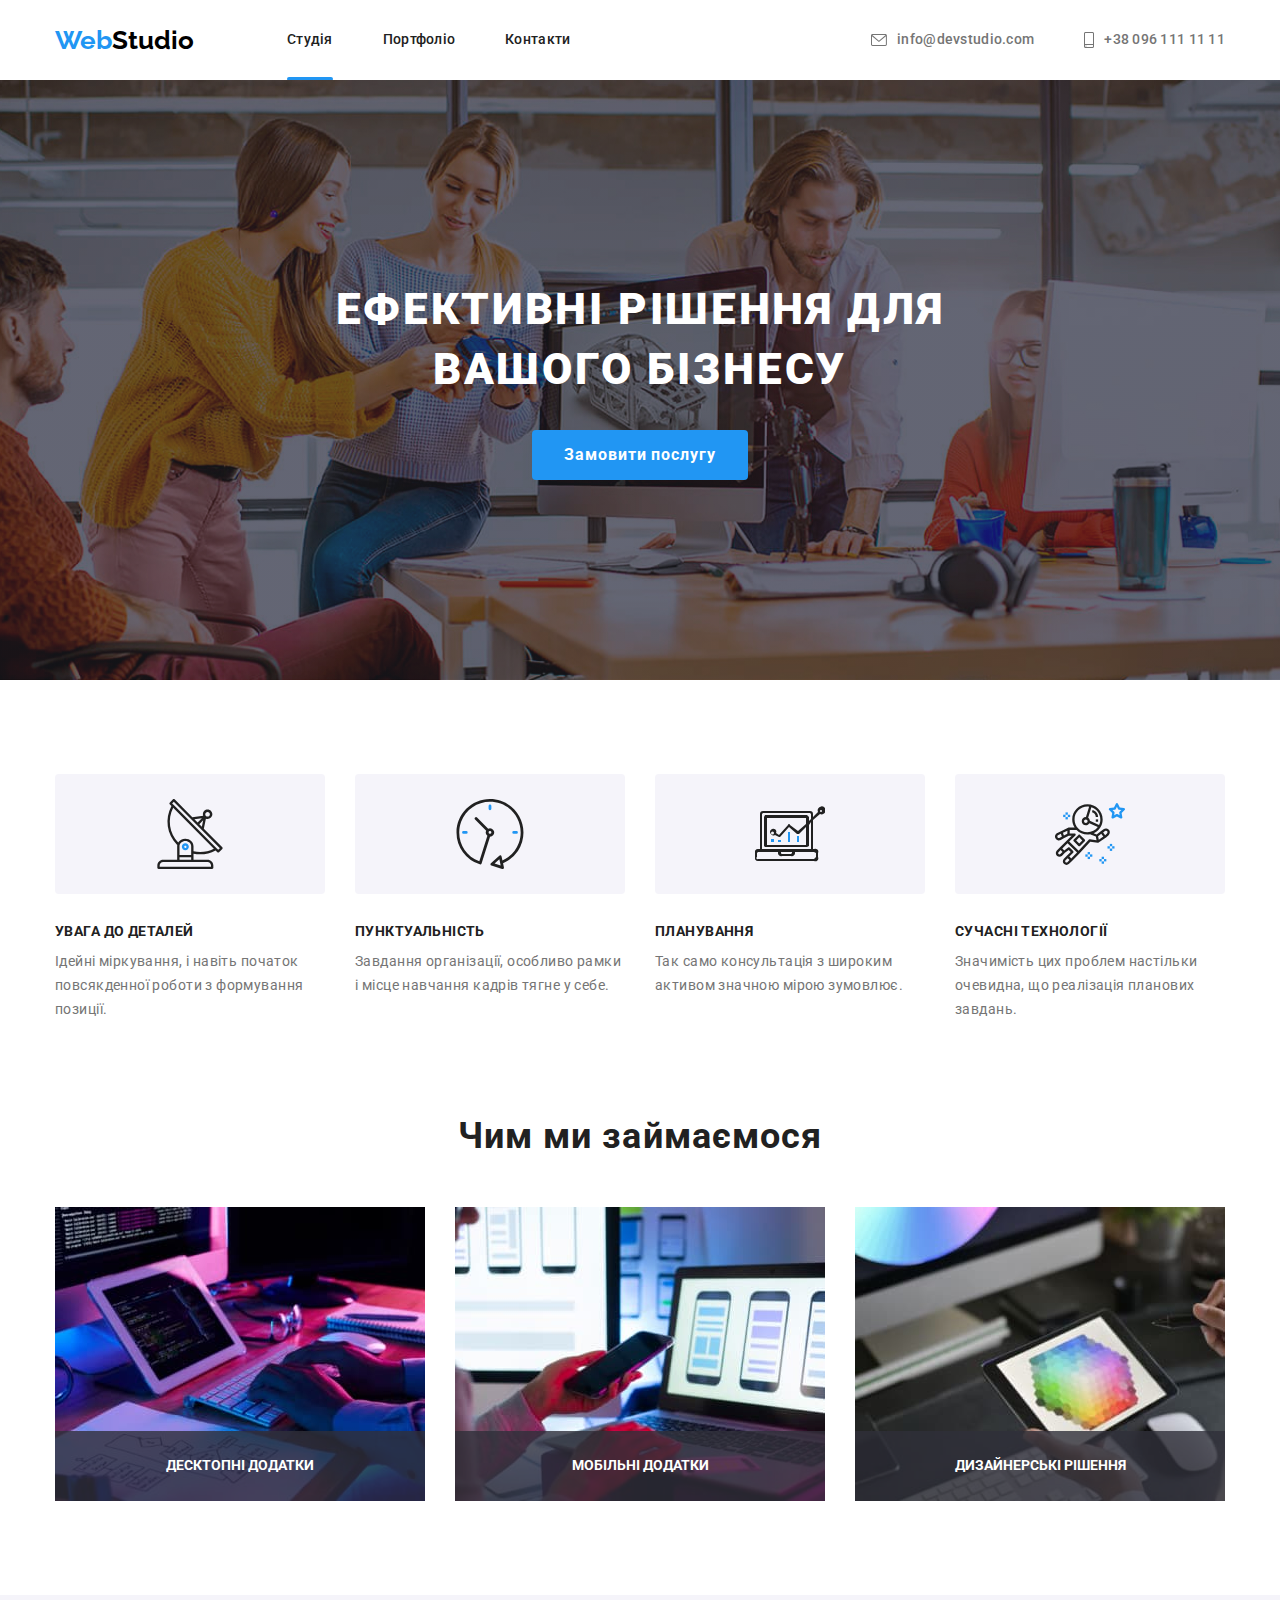
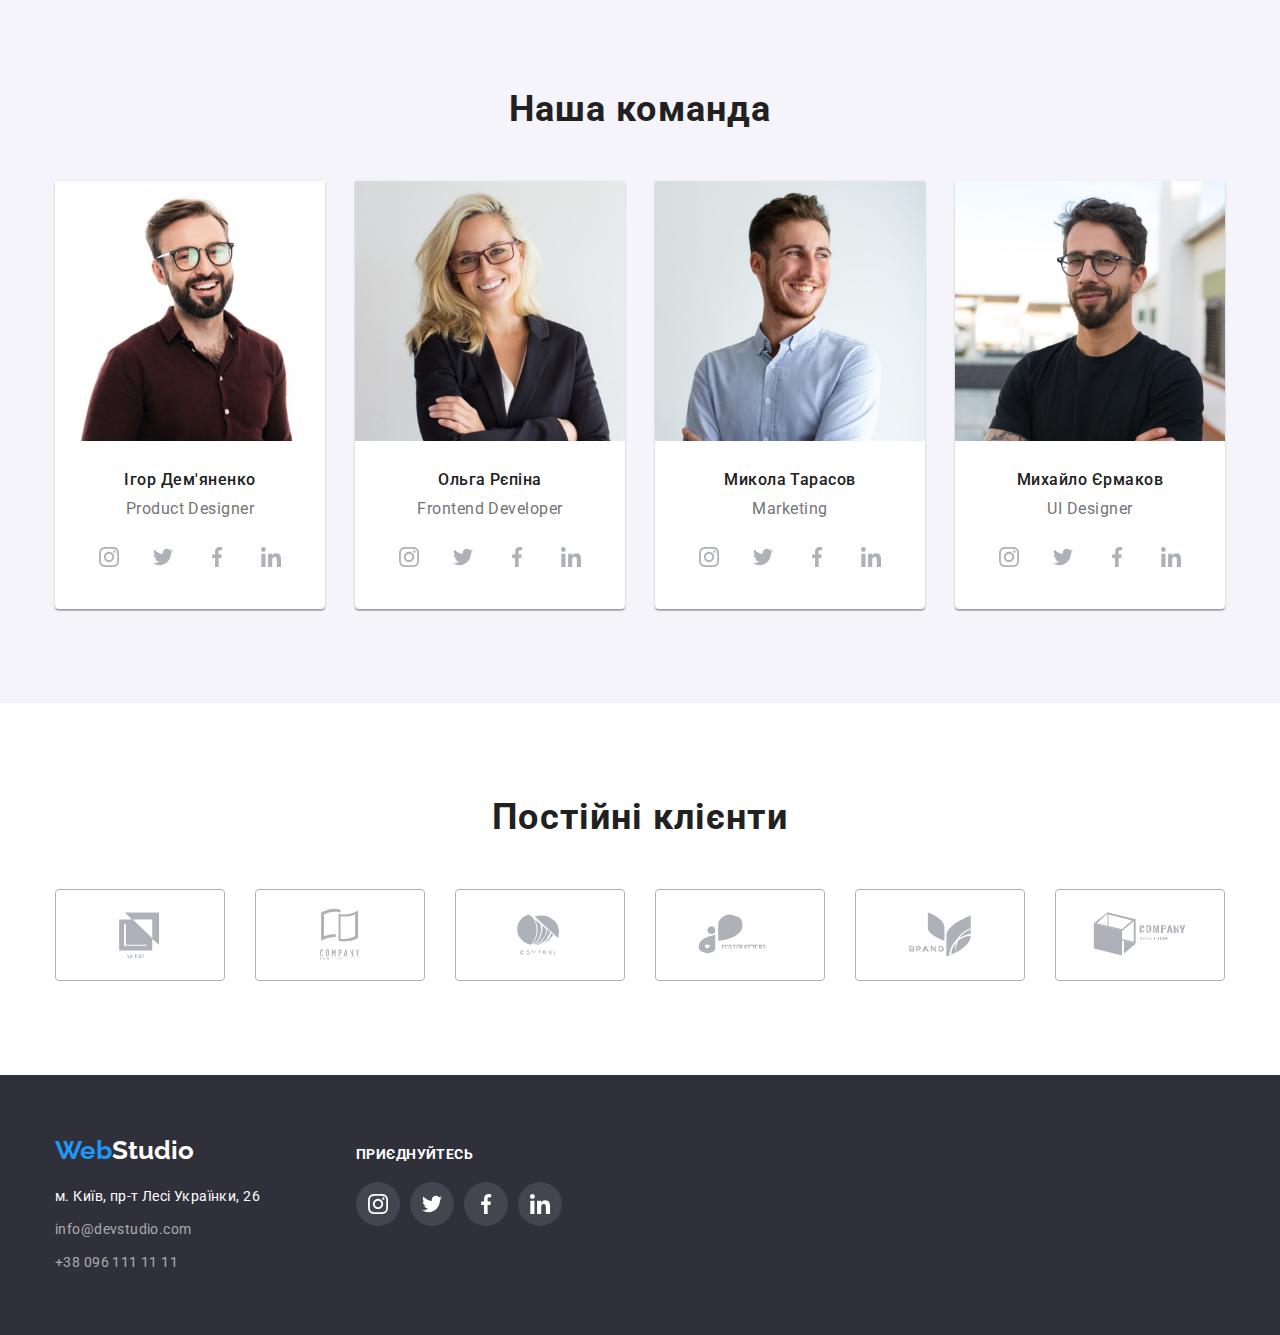
==== index.html @ f6567058 "clone" ====
<!DOCTYPE html>
<html lang="en">
  <head>
    <meta charset="UTF-8" />
    <meta http-equiv="X-UA-Compatible" content="IE=edge" />
    <meta name="viewport" content="width=device-width, initial-scale=1.0" />
    <title>studio</title>
    <link
      rel="stylesheet"
      href="https://fonts.googleapis.com/css2?family=Raleway:wght@700&family=Roboto:wght@400;500;700;900&display=swap"
    />
    <link
      rel="stylesheet"
      href="https://cdnjs.cloudflare.com/ajax/libs/modern-normalize/1.1.0/modern-normalize.min.css"
    />
    <link rel="stylesheet" href="./css/styles.css" />
  </head>

  <body>
    <header class="index-page">
      <div class="container header-nav">
        <a class="logo" href="./index.html"><span class="logo-accent">Web</span>Studio</a>
        <nav>
          <ul class="site-nav list">
            <li class="item">
              <a href="./index.html" class="site-nav-link link curent">Студія</a>
            </li>
            <li class="item">
              <a href="./portfolio.html" class="site-nav-link link">Портфоліо</a>
            </li>
            <li class="item"><a href="" class="site-nav-link link">Контакти</a></li>
          </ul>
        </nav>
        <ul class="contacts-nav list">
          <li class="item">
            <a href="mailto:info@devstudio.com" class="link"
              ><svg class="icon" width="16" height="12">
                <use href="./images/symbol-defs.svg#icon-envelope"></use>
              </svg>
              info@devstudio.com
            </a>
          </li>
          <li class="item">
            <a href="tel:+380961111111" class="link"
              ><svg class="icon" width="10" height="16">
                <use href="./images/symbol-defs.svg#icon-smartphone"></use>
              </svg>
              +38 096 111 11 11
            </a>
          </li>
        </ul>
      </div>
    </header>

    <main>
      <!-- Hero -->
      <section class="hero overlay">
        <h1 class="hero-title">Ефективні рішення для вашого бізнесу</h1>
        <button type="button" class="button" data-modal-open>Замовити послугу</button>

        <div class="backdrop is-hidden" data-modal>
          <div class="modal">
            <button class="close-btn" data-modal-close>
              <svg class="close-icon" height="18" width="18">
                <use href="./images/symbol-defs.svg#icon-close"></use>
              </svg>
            </button>
          </div>
        </div>
      </section>
      <!--  -->
      <section class="section section-side">
        <div class="container">
          <h2 class="section-title-premium"></h2>
          <ul class="features-list list">
            <li class="item icon-antenna">
              <h3 class="title">УВАГА ДО ДЕТАЛЕЙ</h3>
              <p class="description">
                Ідейні міркування, і навіть початок повсякденної роботи з формування позиції.
              </p>
            </li>
            <li class="item icon-clock">
              <h3 class="title">ПУНКТУАЛЬНІСТЬ</h3>
              <p class="description">
                Завдання організації, особливо рамки і місце навчання кадрів тягне у себе.
              </p>
            </li>
            <li class="item icon-diagram">
              <h3 class="title">ПЛАНУВАННЯ</h3>
              <p class="description">
                Так само консультація з широким активом значною мірою зумовлює.
              </p>
            </li>
            <li class="item icon-astronaut">
              <h3 class="title">СУЧАСНІ ТЕХНОЛОГІЇ</h3>
              <p class="description">
                Значимість цих проблем настільки очевидна, що реалізація планових завдань.
              </p>
            </li>
          </ul>
        </div>
      </section>
      <section class="section features-section">
        <div class="container">
          <h2 class="section-title section">Чим ми займаємося</h2>
          <ul class="images-list list">
            <li class="item-desc">
              <img class="image" src="./images/img1.jpg" alt="coding" width="370" />
              <p class="desc-name">Десктопні додатки</p>
            </li>
            <li class="item-desc">
              <img class="image" src="./images/img2.jpg" alt="analysis" width="370" />
              <p class="desc-name">Мобільні додатки</p>
            </li>
            <li class="item-desc">
              <img class="image" src="./images/img3.jpg" alt="color" width="370" />
              <p class="desc-name">Дизайнерські рішення</p>
            </li>
          </ul>
        </div>
      </section>
      <section class="section team-section">
        <div class="container">
          <h2 class="section-title">Наша команда</h2>
          <ul class="team-list list">
            <li class="item">
              <img
                class="image"
                src="./images/Product-Designer.jpg"
                alt="Product Designer"
                width="270"
              />
              <div class="infocard">
                <h3 class="title">Ігор Дем'яненко</h3>
                <p class="work">Product Designer</p>
                <ul class="social-list-team list">
                  <li class="items">
                    <a href="" class="link"
                      ><svg class="icon" width="20" height="20">
                        <use href="./images/symbol-defs.svg#icon-instagram"></use>
                      </svg>
                    </a>
                  </li>
                  <li class="items">
                    <a href="" class="link"
                      ><svg class="icon" width="20" height="20">
                        <use href="./images/symbol-defs.svg#icon-twitter"></use>
                      </svg>
                    </a>
                  </li>
                  <li class="items">
                    <a href="" class="link"
                      ><svg class="icon" width="20" height="20">
                        <use href="./images/symbol-defs.svg#icon-facebook"></use>
                      </svg>
                    </a>
                  </li>
                  <li class="items">
                    <a href="" class="link"
                      ><svg class="icon" width="20" height="20">
                        <use href="./images/symbol-defs.svg#icon-linkedin"></use>
                      </svg>
                    </a>
                  </li>
                </ul>
              </div>
            </li>
            <li class="item">
              <img
                class="image"
                src="./images/Frontend-Developer.jpg"
                alt="Frontend Developer"
                width="270"
              />
              <div class="infocard">
                <h3 class="title">Ольга Рєпіна</h3>
                <p class="work">Frontend Developer</p>
                <ul class="social-list-team list">
                  <li class="items">
                    <a href="" class="link"
                      ><svg class="icon" width="20" height="20">
                        <use href="./images/symbol-defs.svg#icon-instagram"></use>
                      </svg>
                    </a>
                  </li>
                  <li class="items">
                    <a href="" class="link"
                      ><svg class="icon" width="20" height="20">
                        <use href="./images/symbol-defs.svg#icon-twitter"></use>
                      </svg>
                    </a>
                  </li>
                  <li class="items">
                    <a href="" class="link"
                      ><svg class="icon" width="20" height="20">
                        <use href="./images/symbol-defs.svg#icon-facebook"></use>
                      </svg>
                    </a>
                  </li>
                  <li class="items">
                    <a href="" class="link"
                      ><svg class="icon" width="20" height="20">
                        <use href="./images/symbol-defs.svg#icon-linkedin"></use>
                      </svg>
                    </a>
                  </li>
                </ul>
              </div>
            </li>
            <li class="item">
              <img class="image" src="./images/Marketing.jpg" alt="Marketing" width="270" />
              <div class="infocard">
                <h3 class="title">Микола Тарасов</h3>
                <p class="work">Marketing</p>
                <ul class="social-list-team list">
                  <li class="items">
                    <a href="" class="link"
                      ><svg class="icon" width="20" height="20">
                        <use href="./images/symbol-defs.svg#icon-instagram"></use>
                      </svg>
                    </a>
                  </li>
                  <li class="items">
                    <a href="" class="link"
                      ><svg class="icon" width="20" height="20">
                        <use href="./images/symbol-defs.svg#icon-twitter"></use>
                      </svg>
                    </a>
                  </li>
                  <li class="items">
                    <a href="" class="link"
                      ><svg class="icon" width="20" height="20">
                        <use href="./images/symbol-defs.svg#icon-facebook"></use>
                      </svg>
                    </a>
                  </li>
                  <li class="items">
                    <a href="" class="link"
                      ><svg class="icon" width="20" height="20">
                        <use href="./images/symbol-defs.svg#icon-linkedin"></use>
                      </svg>
                    </a>
                  </li>
                </ul>
              </div>
            </li>
            <li class="item">
              <img class="image" src="./images/UI-Designer.jpg" alt="UI Designer" width="270" />
              <div class="infocard">
                <h3 class="title">Михайло Єрмаков</h3>
                <p class="work">UI Designer</p>
                <ul class="social-list-team list">
                  <li class="items">
                    <a href="" class="link"
                      ><svg class="icon" width="20" height="20">
                        <use href="./images/symbol-defs.svg#icon-instagram"></use>
                      </svg>
                    </a>
                  </li>
                  <li class="items">
                    <a href="" class="link"
                      ><svg class="icon" width="20" height="20">
                        <use href="./images/symbol-defs.svg#icon-twitter"></use>
                      </svg>
                    </a>
                  </li>
                  <li class="items">
                    <a href="" class="link"
                      ><svg class="icon" width="20" height="20">
                        <use href="./images/symbol-defs.svg#icon-facebook"></use>
                      </svg>
                    </a>
                  </li>
                  <li class="items">
                    <a href="" class="link"
                      ><svg class="icon" width="20" height="20">
                        <use href="./images/symbol-defs.svg#icon-linkedin"></use>
                      </svg>
                    </a>
                  </li>
                </ul>
              </div>
            </li>
          </ul>
        </div>
      </section>
      <section class="section-clients">
        <div class="container">
          <h2 class="section-title">Постійні клієнти</h2>
          <ul class="clients-list list">
            <li class="clients-list-items">
              <a class="clients-link" href="">
                <svg class="client-icon" width="106" height="60">
                  <use href="./images/symbol-defs.svg#icon-logo1"></use>
                </svg>
              </a>
            </li>
            <li class="clients-list-items">
              <a class="clients-link" href="">
                <svg class="client-icon" width="106" height="60">
                  <use href="./images/symbol-defs.svg#icon-logo2"></use>
                </svg>
              </a>
            </li>
            <li class="clients-list-items">
              <a class="clients-link" href="">
                <svg class="client-icon" width="106" height="60">
                  <use href="./images/symbol-defs.svg#icon-logo3"></use>
                </svg>
              </a>
            </li>
            <li class="clients-list-items">
              <a class="clients-link" href="">
                <svg class="client-icon" width="106" height="60">
                  <use href="./images/symbol-defs.svg#icon-logo4"></use>
                </svg>
              </a>
            </li>
            <li class="clients-list-items">
              <a class="clients-link" href="">
                <svg class="client-icon" width="106" height="60">
                  <use href="./images/symbol-defs.svg#icon-logo5"></use>
                </svg>
              </a>
            </li>
            <li class="clients-list-items">
              <a class="clients-link" href="">
                <svg class="client-icon" width="106" height="60">
                  <use href="./images/symbol-defs.svg#icon-logo6"></use>
                </svg>
              </a>
            </li>
          </ul>
        </div>
      </section>
      <footer class="footer">
        <div class="container footer-section">
          <div class="logo-address">
            <a class="logo" href="./index.html"
              ><span class="logo-accent">Web</span><span class="logo-white">Studio</span></a
            >
            <address class="address-nav list">
              <ul class="address-list list">
                <li class="item">
                  <a href="" class="address-office link">м. Київ, пр-т Лесі Українки, 26</a>
                </li>
                <li class="item">
                  <a href="mailto:info@devstudio.com" class="address-link link"
                    >info@devstudio.com</a
                  >
                </li>
                <li class="item">
                  <a href="tel:+380961111111" class="address-link link">+38 096 111 11 11</a>
                </li>
              </ul>
            </address>
          </div>
          <div class="section-social">
            <p class="text">приєднуйтесь</p>
            <ul class="social-list list">
              <li class="item">
                <a href="" class="link"
                  ><svg class="icon" width="20" height="20">
                    <use href="./images/symbol-defs.svg#icon-instagram"></use>
                  </svg>
                </a>
              </li>
              <li class="item">
                <a href="" class="link"
                  ><svg class="icon" width="20" height="20">
                    <use href="./images/symbol-defs.svg#icon-twitter"></use>
                  </svg>
                </a>
              </li>
              <li class="item">
                <a href="" class="link"
                  ><svg class="icon" width="20" height="20">
                    <use href="./images/symbol-defs.svg#icon-facebook"></use>
                  </svg>
                </a>
              </li>
              <li class="item">
                <a href="" class="link"
                  ><svg class="icon" width="20" height="20">
                    <use href="./images/symbol-defs.svg#icon-linkedin"></use>
                  </svg>
                </a>
              </li>
            </ul>
          </div>
        </div>
      </footer>
    </main>
    <script src="./js/modal.js"></script>
  </body>
</html>
---- css/styles.css ----
/* основний колір тексту #757575 */
/* колір заголовків #212121 */
/* колір фону #ffffff */
/* сірий колір тексту rgba(255,255,255,0.6)*/
/* колір акценту #2196F3*/
/* колір фону #2F303A*/
/* колір другорядного фону #F5F4FA*/
/* колір логотипу другорядний #000000 */

:root {
  --primery-text-color: #757575;
  --title-text-color: #212121;
  --primery-background-color: #ffffff;
  --accent-color: #2196f3;
  --background-footer: #2f303a;
  --logo-color: #000000;
  --hero-text: #ffffff;
  --background-btn: #f5f4fa;
  --contact-color: #ffffff99;
  --icon-color: #afb1b8;
}

body {
  background-color: var(--primery-background-color);
  color: var(--primery-text-color);
  font-family: Roboto, sans-serif;
  font-style: normal;
}

a {
  text-decoration: none;
}

button {
  cursor: pointer;
}

.list {
  list-style: none;
}

.container {
  padding-left: 15px;
  padding-right: 15px;
  margin-left: auto;
  margin-right: auto;
  width: 1200px;

  /* outline: 2px solid #2196f3; */
}
h1,
h2,
h3,
p,
ul {
  margin: 0;
  padding: 0;
}
.image {
  display: block;
}
/* Header */
.header-page {
  border-bottom: 1px solid #ececec;
}

.header-nav {
  display: flex;
  align-items: center;
}
/* Logo */
.logo {
  margin-right: 93px;

  color: var(--logo-color);

  font-family: 'Raleway';
  font-weight: 700;
  font-size: 26px;
  line-height: 1.19;
}
.logo-accent {
  color: var(--accent-color);
}
/* Site-nav */
.site-nav {
  display: flex;
  padding-left: 0;
}

.site-nav .item:not(last-child) {
  margin-right: 50px;
}
.site-nav-link {
  position: relative;
  display: block;
  padding-top: 32px;
  padding-bottom: 32px;
  color: var(--title-text-color);

  font-weight: 500;
  font-size: 14px;
  line-height: 1.14;
  letter-spacing: 0.02em;
}

.site-nav-link:hover,
.site-nav-link:focus {
  color: var(--accent-color);

  transition: color 250ms cubic-bezier(0.4, 0, 0.2, 1);
}
/* Нижнє підкреслювання Curent */
.site-nav-link.curent::after {
  opacity: 0;
  transition: opacity 250ms cubic-bezier(0.4, 0, 0.2, 1);
}
/* .site-nav-link.curent:hover,
.site-nav-link.curent:focus */
.site-nav-link.curent::after {
  opacity: 1;
  position: absolute;
  bottom: calc(0% - 1px);
  border-radius: 4px;
  content: '';
  display: block;
  width: 100%;
  height: 4px;
  background-color: var(--accent-color);
}

/* Contacts-nav */
.contacts-nav {
  display: flex;
  margin-left: auto;
}
.contacts-nav .item:not(:last-child) {
  margin-right: 50px;
}

.contacts-nav .link {
  display: flex;
  padding-top: 32px;
  padding-bottom: 32px;
  color: var(--primery-text-color);

  font-weight: 500;
  font-size: 14px;
  line-height: 1.14;
  letter-spacing: 0.02em;

  align-items: center;
}
.contacts-nav .link:hover,
.contacts-nav .link:focus {
  color: var(--accent-color);

  transition: color 250ms cubic-bezier(0.4, 0, 0.2, 1);
}
/* Hero */

.overlay {
  position: relative;

  margin-left: auto;
  margin-right: auto;

  max-width: 1600px;
  max-height: 600px;
  color: rgb(47, 48, 58);

  background-image: linear-gradient(rgba(47, 48, 58, 0.4), rgba(47, 48, 58, 0.4)),
    url(../images/bg-Img.jpg);

  background-position: center;
  background-size: cover;
  background-repeat: no-repeat;
}
.hero {
  position: relative;

  padding-top: 200px;
  padding-bottom: 200px;
  background-color: var(--background-footer);

  text-align: center;
}
.hero-title {
  max-width: 696px;
  margin-left: auto;
  margin-right: auto;
  margin-bottom: 30px;

  color: var(--hero-text);

  font-weight: 900;
  font-size: 44px;
  line-height: 1.36;
  /* or 136% */

  text-align: center;
  letter-spacing: 0.06em;
  text-transform: uppercase;
}
/* Modal */
.backdrop {
  position: fixed;
  top: 0;
  z-index: 5;

  width: 1600px;
  height: 1024px;

  background-color: rgba(0, 0, 0, 0.2);
  border: 1px solid #000000;
  box-shadow: 0px 4px 4px rgba(0, 0, 0, 0.25);

  opacity: 1;
  transition: opacity 250ms cubic-bezier(0.4, 0, 0.2, 1);
}

.backdrop.is-hidden {
  visibility: hidden;
  opacity: 0;
  pointer-events: none;
}

.backdrop.is-hidden .modal {
  transform: scale(0.9) translate(-50%, -50%);
}

.modal {
  position: absolute;
  left: 50%;
  top: 50%;
  /* transform: translate(-50%, -50%); */

  width: 528px;
  height: 581px;

  background-color: #fff;
  box-shadow: 0px 1px 3px rgba(0, 0, 0, 0.12), 0px 1px 1px rgba(0, 0, 0, 0.14),
    0px 2px 1px rgba(0, 0, 0, 0.2);
  border-radius: 4px;

  transform: scale(1) translate(-50%, -50%);
  transition: transform 250ms cubic-bezier(0.4, 0, 0.2, 1);
}
/* button */
.button {
  align-items: center;
  padding: 10px 32px;

  background-color: var(--accent-color);
  color: var(--hero-text);

  font-weight: 700;
  font-size: 16px;
  line-height: 1.88;
  /* identical to box height, or 188% */
  text-align: center;
  letter-spacing: 0.06em;

  border-radius: 4px;
  border: inherit;
}
/* Modal Модалка закрити модалку */
.close-btn {
  position: absolute;
  top: 8px;
  right: 8px;

  padding: 5px;

  background-color: #ffffff;
  border: 1px solid rgba(0, 0, 0, 0.1);

  border-radius: 50%;
}

.close-icon {
  display: block;
}

/* Section */
.section-side {
  padding-top: 94px;
}

.section-title {
  color: var(--title-text-color);
  margin-bottom: 50px;

  /* font-weight: 700; */
  font-size: 36px;
  line-height: 1.16;
  text-align: center;
  letter-spacing: 0.03em;
}
/* Features Характеристики компанії*/
.features-section {
  padding-top: 94px;
  padding-bottom: 94px;
}
.features-list {
  display: flex;

  padding-left: 0;
}

.features-list .item {
  width: calc((100%-90px) / 4);
  margin-right: 30px;
}

.features-list .item:nth-child(4n) {
  margin-right: 0;
}

.features-list .title {
  margin-bottom: 10px;

  color: var(--title-text-color);

  font-weight: 700;
  font-size: 14px;
  line-height: 1.14;
  letter-spacing: 0.03em;
  text-transform: uppercase;
}

.features-list .description {
  font-weight: 400;
  font-size: 14px;
  line-height: 1.71;
  /* or 171% */

  letter-spacing: 0.03em;
}

.features-list .item::before {
  content: '';
  display: block;
  width: 270px;
  height: 120px;
  margin-bottom: 30px;

  background-color: #f5f4fa;
  background-position: center;
  background-repeat: no-repeat;

  border-radius: 4px;
}

.icon-antenna::before {
  background-image: url(../images/antenna.svg);
}
.icon-clock::before {
  background-image: url(../images/clock.svg);
}
.icon-diagram::before {
  background-image: url(../images/diagram.svg);
}
.icon-astronaut::before {
  background-image: url(../images/astronaut.svg);
}

/* Images */
.images-list {
  display: flex;
  justify-content: space-between;
}
/* Team */
.team-section {
  padding-top: 94px;
  padding-bottom: 94px;
  background-color: var(--background-btn);
}

.team-list .title {
  margin-bottom: 10px;

  color: var(--title-text-color);

  font-weight: 500;
  font-size: 16px;
  line-height: 1.18;
  /* identical to box height */

  text-align: center;
  letter-spacing: 0.03em;
}
.team-list .work {
  margin-bottom: 16px;

  font-weight: 400;
  font-size: 16px;
  line-height: 1.18;
  /* identical to box height */

  text-align: center;
  letter-spacing: 0.03em;
}
.team-list {
  display: flex;
}
.team-list .item {
  width: calc((100%-90px) / 4);

  margin-right: 30px;
  background-color: var(--hero-text);

  box-shadow: 0px 1px 3px rgba(0, 0, 0, 0.12), 0px 1px 1px rgba(0, 0, 0, 0.14),
    0px 2px 1px rgba(0, 0, 0, 0.2);
  border-radius: 0px 0px 4px 4px;
}

.team-list .item:nth-child(4n) {
  margin-right: 0;
}
.infocard {
  padding: 30px 32px;
}

/* Product */
.product-list {
  display: flex;
  flex-wrap: wrap;
}

.product-list .item {
  margin-right: 30px;
  margin-bottom: 30px;
}

.product-list .item:nth-child(3n) {
  margin-right: 0;
}

.product-list .item:nth-last-child(-n + 3) {
  margin-bottom: 0;
}

.product-list .title {
  color: var(--title-text-color);

  /* font-weight: 700; */
  font-size: 18px;
  line-height: 2;
  /* identical to box height, or 200% */

  letter-spacing: 0.06em;
}
.product-list .description {
  margin-top: 4px;

  color: var(--primery-text-color);

  font-weight: 400;
  font-size: 16px;
  line-height: 1.88;
  /* identical to box height, or 188% */

  letter-spacing: 0.03em;
}
.product-list .lead {
  max-width: 370px;

  padding: 20px 24px;
  border-left: 1px solid #eeeeee;
  border-bottom: 1px solid #eeeeee;
  border-right: 1px solid #eeeeee;
}
.poster {
  display: block;
}
.poster:hover,
.poster:focus {
  box-shadow: 0px 1px 1px rgba(0, 0, 0, 0.12), 0px 4px 4px rgba(0, 0, 0, 0.06),
    1px 4px 6px rgba(0, 0, 0, 0.16);

  transition: box-shadow 250ms cubic-bezier(0.4, 0, 0.2, 1);
}
/* Filter list btn */
.section-filter {
  padding-top: 94px;
  padding-bottom: 94px;
}

.filter-list {
  display: flex;
  margin-bottom: 50px;

  justify-content: center;
}

.filter-list .btn {
  padding: 6px 22px;
  border-radius: 4px;
  border: inherit;

  background-color: var(--background-btn);
  color: var(--title-text-color);

  font-weight: 500;
  font-size: 16px;
  line-height: 1.62;
  /* identical to box height, or 162% */

  text-align: center;
  letter-spacing: 0.03em;
}

.filter-list .item {
  margin-right: 8px;
}

.filter-list .item:nth-child(5n) {
  margin-right: 0;
}

.filter-list .btn:hover,
.filter-list .btn:focus {
  background-color: var(--accent-color);
  color: var(--hero-text);
  box-shadow: 0px 3px 1px rgba(0, 0, 0, 0.1), 0px 1px 2px rgba(0, 0, 0, 0.08),
    0px 2px 2px rgba(0, 0, 0, 0.12);

  transition: background-color 250ms cubic-bezier(0.4, 0, 0.2, 1),
    color 250ms cubic-bezier(0.4, 0, 0.2, 1), box-shadow 250ms cubic-bezier(0.4, 0, 0.2, 1);
}

/* Clients */
.section-clients {
  padding-top: 94px;
  padding-bottom: 94px;
}
.clients-list {
  display: flex;
}
.clients-list-items:not(:last-child) {
  margin-right: 30px;
}
.clients-link {
  display: flex;
  justify-content: center;
  align-items: center;
  width: 170px;
  height: 92px;
  border: 1px solid var(--icon-color);
  box-sizing: border-box;
  border-radius: 4px;
  padding: 16px 32px;
  fill: var(--icon-color);
}
.clients-link:hover,
.clients-link:focus {
  fill: var(--accent-color);
  border: 1px solid var(--accent-color);

  transition: fill 250ms cubic-bezier(0.4, 0, 0.2, 1), border 250ms cubic-bezier(0.4, 0, 0.2, 1);
}
/* Footer */
.footer {
  padding-top: 60px;
  padding-bottom: 60px;
  background-color: var(--background-footer);
}
.footer-section {
  display: flex;
  align-items: baseline;
}
/* Logo footer */
.logo-address {
  margin-right: 70px;
}
.footer .logo {
  margin-bottom: 20px;
  margin-right: 0;

  display: inline-block;
}
.logo-white {
  color: var(--hero-text);
}
/* Address */
/* .address-nav {
  margin-right: 70px;
} */
.address-nav .link {
  font-style: normal;
}
.address-list {
  width: 231px;
}
.address-office {
  color: #ffffff;

  font-weight: 400;
  font-size: 14px;
  line-height: 1.71;
  /* or 171% */

  letter-spacing: 0.03em;
}
.address-link {
  color: rgba(255, 255, 255, 0.6);

  font-weight: 400;
  font-size: 14px;
  line-height: 1.71;
  /* or 171% */

  letter-spacing: 0.03em;
}

.address-nav .link:hover,
.address-nav .link:focus {
  color: var(--accent-color);

  transition: color 250ms cubic-bezier(0.4, 0, 0.2, 1);
}

.address-list .item:not(:last-child) {
  margin-bottom: 9px;
}

/* .address-list .item:not(:last-child) */
/* Social ICON */
.contacts-nav .icon {
  margin-right: 10px;
  fill: currentColor;
}
.site-nav .contacts-nav:hover,
.site-nav .contacts-nav:focus {
  fill: var(--accent-color);

  transition: fill 250ms cubic-bezier(0.4, 0, 0.2, 1);
}

.social-list-team {
  outline: #2196f3;
  text-align: center;
}
.social-list-team .link {
  fill: #afb1b8;
}
.section-social .text {
  margin-bottom: 20px;
  color: var(--hero-text);

  font-weight: 700;
  font-size: 14px;
  line-height: 1.17;
  letter-spacing: 0.03em;
  text-transform: uppercase;
}
.social-list-team,
.social-list {
  display: flex;
  padding: 0;
  margin: 0;
}
.social-list-team .link,
.social-list .link {
  display: flex;

  width: 44px;
  height: 44px;

  align-items: center;
  justify-content: center;

  border-radius: 50%;
}
.social-list .link {
  background-color: rgba(255, 255, 255, 0.1);
}
.social-list .icon {
  fill: #ffffff;
}
.social-list .link:hover,
.social-list .link:focus,
.social-list-team .link:hover,
.social-list-team .link:focus {
  fill: var(--primery-background-color);
  background-color: var(--accent-color);

  transition: fill 250ms cubic-bezier(0.4, 0, 0.2, 1),
    background-color 250ms cubic-bezier(0.4, 0, 0.2, 1);
}
.social-list-team .items:not(:last-child),
.social-list .item:not(:last-child) {
  margin-right: 10px;
}
/* Desc-name */
.item-desc {
  position: relative;
  overflow: hidden;
}
.desc-name {
  position: absolute;
  bottom: 0;
  margin: 0;
  padding: 27px;

  width: 370px;
  height: 70px;

  font-weight: 700;
  font-size: 14px;
  line-height: 1.14;
  text-align: center;
  text-transform: uppercase;
  color: #fff;

  background-color: rgba(47, 48, 58, 0.8);
}
/* Overlay-product */
.product-thumb {
  position: relative;
  overflow: hidden;
}

.product-item:hover .overlay-text {
  transform: translateY(0);

  transition: transform 250ms cubic-bezier(0.4, 0, 0.2, 1);
}

.overlay-text {
  position: absolute;
  top: 0;
  left: 0;
  width: 100%;
  height: 100%;

  transform: translateY(100%);
  transition: transform 250ms cubic-bezier(0.4, 0, 0.2, 1);

  background-color: rgba(33, 150, 243, 0.9);
}

.overlay-text {
  display: inline-block;
  padding-top: 63px;
  padding-left: 24px;
  padding-right: 24px;

  color: #fff;
  font-style: normal;
  font-weight: 400;
  font-size: 18px;
  line-height: 1.56;
  text-align: left;
}
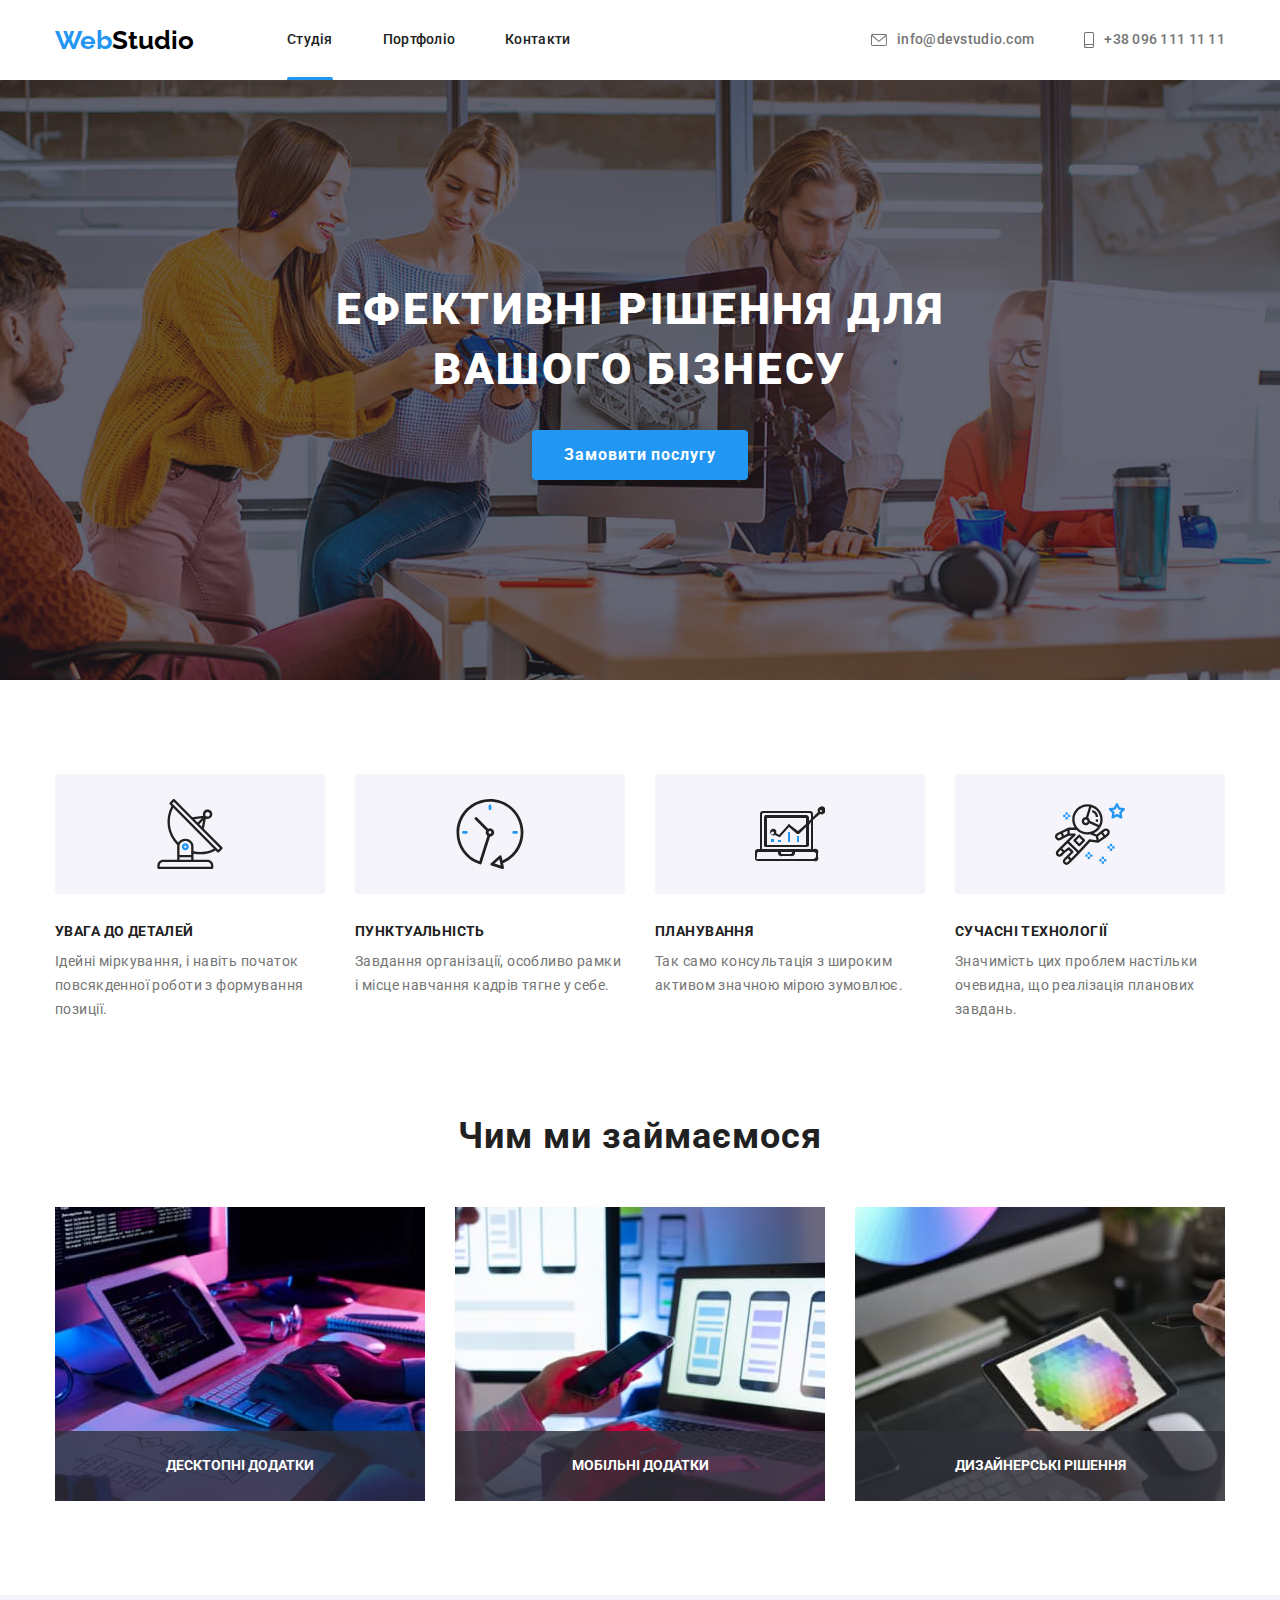
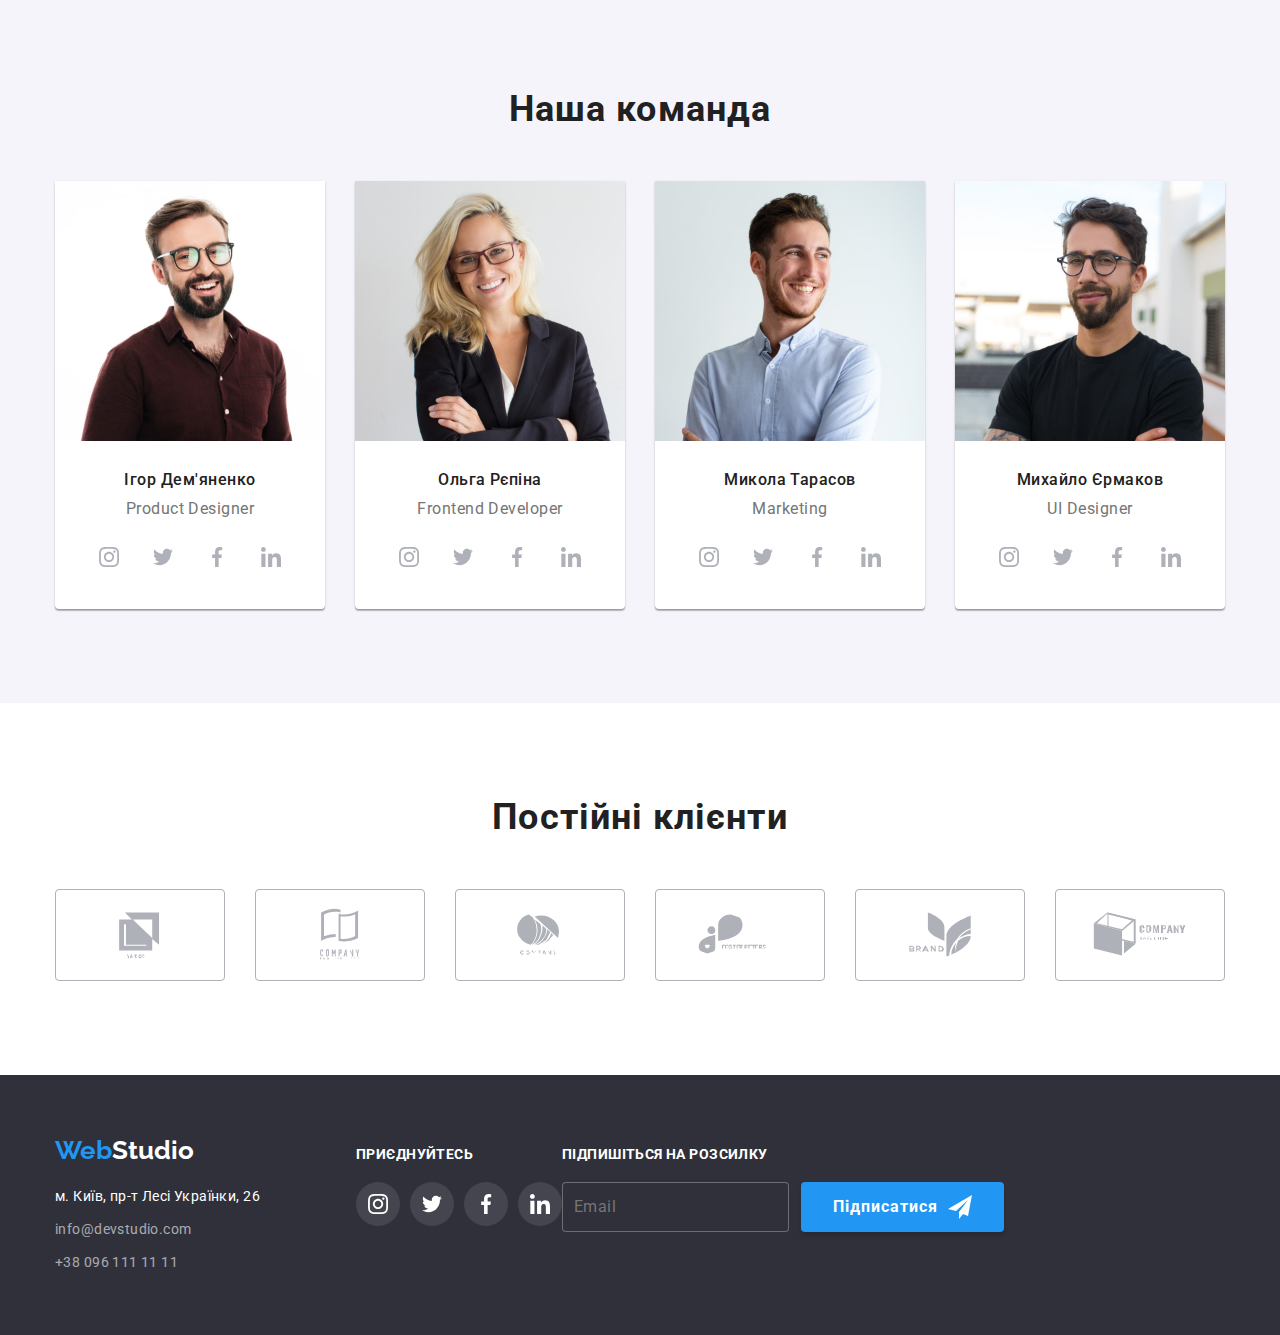
==== commit 4ce18ab5: "2" ====
--- a/index.html
+++ b/index.html
@@ -19,16 +19,24 @@
   <body>
     <header class="index-page">
       <div class="container header-nav">
-        <a class="logo" href="./index.html"><span class="logo-accent">Web</span>Studio</a>
+        <a class="logo" href="./index.html"
+          ><span class="logo-accent">Web</span>Studio</a
+        >
         <nav>
           <ul class="site-nav list">
             <li class="item">
-              <a href="./index.html" class="site-nav-link link curent">Студія</a>
-            </li>
-            <li class="item">
-              <a href="./portfolio.html" class="site-nav-link link">Портфоліо</a>
-            </li>
-            <li class="item"><a href="" class="site-nav-link link">Контакти</a></li>
+              <a href="./index.html" class="site-nav-link link curent"
+                >Студія</a
+              >
+            </li>
+            <li class="item">
+              <a href="./portfolio.html" class="site-nav-link link"
+                >Портфоліо</a
+              >
+            </li>
+            <li class="item">
+              <a href="" class="site-nav-link link">Контакти</a>
+            </li>
           </ul>
         </nav>
         <ul class="contacts-nav list">
@@ -56,7 +64,9 @@
       <!-- Hero -->
       <section class="hero overlay">
         <h1 class="hero-title">Ефективні рішення для вашого бізнесу</h1>
-        <button type="button" class="button" data-modal-open>Замовити послугу</button>
+        <button type="button" class="button" data-modal-open>
+          Замовити послугу
+        </button>
 
         <div class="backdrop is-hidden" data-modal>
           <div class="modal">
@@ -65,6 +75,57 @@
                 <use href="./images/symbol-defs.svg#icon-close"></use>
               </svg>
             </button>
+            <form class="form modal-form">
+              <h2 class="form-title">Залиште свої дані, ми вам передзвонимо</h2>
+
+              <div class="form-field">
+                <label for="name" class="form-label"> Імʼя</label>
+                <input
+                  class="form-imput"
+                  type="text"
+                  name="name"
+                  id="name"
+                  placeholder=""
+                />
+              </div>
+              <div class="form-field">
+                <label for="tel" class="form-label">Телефон</label>
+                <input
+                  class="form-imput"
+                  type="tel"
+                  name="tel"
+                  id="tel"
+                  placeholder=""
+                />
+              </div>
+              <div class="form-field">
+                <label for="mail" class="form-label">Пошта</label>
+                <input
+                  class="form-imput"
+                  type="email"
+                  name="mail"
+                  id="mail"
+                  placeholder=""
+                />
+              </div>
+              <div class="form-field form-comment">
+                <label for="comment" class="form-label">Коментар</label>
+                <textarea
+                  class="form-textarea"
+                  name="comment"
+                  id="comment"
+                  placeholder="Введіть текст"
+                ></textarea>
+              </div>
+              <div class="form-checkbox">
+                <input type="checkbox" name="policy" id="policy" />
+                <label for="policy" class="checkbox-text"
+                  >Погоджуюся з розсилкою та приймаю
+                  <a href="">Умови договору</a></label
+                >
+              </div>
+              <button class="button" type="submit">Відправити</button>
+            </form>
           </div>
         </div>
       </section>
@@ -76,13 +137,15 @@
             <li class="item icon-antenna">
               <h3 class="title">УВАГА ДО ДЕТАЛЕЙ</h3>
               <p class="description">
-                Ідейні міркування, і навіть початок повсякденної роботи з формування позиції.
+                Ідейні міркування, і навіть початок повсякденної роботи з
+                формування позиції.
               </p>
             </li>
             <li class="item icon-clock">
               <h3 class="title">ПУНКТУАЛЬНІСТЬ</h3>
               <p class="description">
-                Завдання організації, особливо рамки і місце навчання кадрів тягне у себе.
+                Завдання організації, особливо рамки і місце навчання кадрів
+                тягне у себе.
               </p>
             </li>
             <li class="item icon-diagram">
@@ -94,7 +157,8 @@
             <li class="item icon-astronaut">
               <h3 class="title">СУЧАСНІ ТЕХНОЛОГІЇ</h3>
               <p class="description">
-                Значимість цих проблем настільки очевидна, що реалізація планових завдань.
+                Значимість цих проблем настільки очевидна, що реалізація
+                планових завдань.
               </p>
             </li>
           </ul>
@@ -105,15 +169,30 @@
           <h2 class="section-title section">Чим ми займаємося</h2>
           <ul class="images-list list">
             <li class="item-desc">
-              <img class="image" src="./images/img1.jpg" alt="coding" width="370" />
+              <img
+                class="image"
+                src="./images/img1.jpg"
+                alt="coding"
+                width="370"
+              />
               <p class="desc-name">Десктопні додатки</p>
             </li>
             <li class="item-desc">
-              <img class="image" src="./images/img2.jpg" alt="analysis" width="370" />
+              <img
+                class="image"
+                src="./images/img2.jpg"
+                alt="analysis"
+                width="370"
+              />
               <p class="desc-name">Мобільні додатки</p>
             </li>
             <li class="item-desc">
-              <img class="image" src="./images/img3.jpg" alt="color" width="370" />
+              <img
+                class="image"
+                src="./images/img3.jpg"
+                alt="color"
+                width="370"
+              />
               <p class="desc-name">Дизайнерські рішення</p>
             </li>
           </ul>
@@ -135,30 +214,36 @@
                 <p class="work">Product Designer</p>
                 <ul class="social-list-team list">
                   <li class="items">
-                    <a href="" class="link"
-                      ><svg class="icon" width="20" height="20">
-                        <use href="./images/symbol-defs.svg#icon-instagram"></use>
-                      </svg>
-                    </a>
-                  </li>
-                  <li class="items">
-                    <a href="" class="link"
+                    <a href="" class="social-link link"
+                      ><svg class="icon" width="20" height="20">
+                        <use
+                          href="./images/symbol-defs.svg#icon-instagram"
+                        ></use>
+                      </svg>
+                    </a>
+                  </li>
+                  <li class="items">
+                    <a href="" class="social-link link"
                       ><svg class="icon" width="20" height="20">
                         <use href="./images/symbol-defs.svg#icon-twitter"></use>
                       </svg>
                     </a>
                   </li>
                   <li class="items">
-                    <a href="" class="link"
-                      ><svg class="icon" width="20" height="20">
-                        <use href="./images/symbol-defs.svg#icon-facebook"></use>
-                      </svg>
-                    </a>
-                  </li>
-                  <li class="items">
-                    <a href="" class="link"
-                      ><svg class="icon" width="20" height="20">
-                        <use href="./images/symbol-defs.svg#icon-linkedin"></use>
+                    <a href="" class="social-link link"
+                      ><svg class="icon" width="20" height="20">
+                        <use
+                          href="./images/symbol-defs.svg#icon-facebook"
+                        ></use>
+                      </svg>
+                    </a>
+                  </li>
+                  <li class="items">
+                    <a href="" class="social-link link"
+                      ><svg class="icon" width="20" height="20">
+                        <use
+                          href="./images/symbol-defs.svg#icon-linkedin"
+                        ></use>
                       </svg>
                     </a>
                   </li>
@@ -177,30 +262,36 @@
                 <p class="work">Frontend Developer</p>
                 <ul class="social-list-team list">
                   <li class="items">
-                    <a href="" class="link"
-                      ><svg class="icon" width="20" height="20">
-                        <use href="./images/symbol-defs.svg#icon-instagram"></use>
-                      </svg>
-                    </a>
-                  </li>
-                  <li class="items">
-                    <a href="" class="link"
+                    <a href="" class="social-link link"
+                      ><svg class="icon" width="20" height="20">
+                        <use
+                          href="./images/symbol-defs.svg#icon-instagram"
+                        ></use>
+                      </svg>
+                    </a>
+                  </li>
+                  <li class="items">
+                    <a href="" class="social-link link"
                       ><svg class="icon" width="20" height="20">
                         <use href="./images/symbol-defs.svg#icon-twitter"></use>
                       </svg>
                     </a>
                   </li>
                   <li class="items">
-                    <a href="" class="link"
-                      ><svg class="icon" width="20" height="20">
-                        <use href="./images/symbol-defs.svg#icon-facebook"></use>
-                      </svg>
-                    </a>
-                  </li>
-                  <li class="items">
-                    <a href="" class="link"
-                      ><svg class="icon" width="20" height="20">
-                        <use href="./images/symbol-defs.svg#icon-linkedin"></use>
+                    <a href="" class="social-link link"
+                      ><svg class="icon" width="20" height="20">
+                        <use
+                          href="./images/symbol-defs.svg#icon-facebook"
+                        ></use>
+                      </svg>
+                    </a>
+                  </li>
+                  <li class="items">
+                    <a href="" class="social-link link"
+                      ><svg class="icon" width="20" height="20">
+                        <use
+                          href="./images/symbol-defs.svg#icon-linkedin"
+                        ></use>
                       </svg>
                     </a>
                   </li>
@@ -208,36 +299,47 @@
               </div>
             </li>
             <li class="item">
-              <img class="image" src="./images/Marketing.jpg" alt="Marketing" width="270" />
+              <img
+                class="image"
+                src="./images/Marketing.jpg"
+                alt="Marketing"
+                width="270"
+              />
               <div class="infocard">
                 <h3 class="title">Микола Тарасов</h3>
                 <p class="work">Marketing</p>
                 <ul class="social-list-team list">
                   <li class="items">
-                    <a href="" class="link"
-                      ><svg class="icon" width="20" height="20">
-                        <use href="./images/symbol-defs.svg#icon-instagram"></use>
-                      </svg>
-                    </a>
-                  </li>
-                  <li class="items">
-                    <a href="" class="link"
+                    <a href="" class="social-link link"
+                      ><svg class="icon" width="20" height="20">
+                        <use
+                          href="./images/symbol-defs.svg#icon-instagram"
+                        ></use>
+                      </svg>
+                    </a>
+                  </li>
+                  <li class="items">
+                    <a href="" class="social-link link"
                       ><svg class="icon" width="20" height="20">
                         <use href="./images/symbol-defs.svg#icon-twitter"></use>
                       </svg>
                     </a>
                   </li>
                   <li class="items">
-                    <a href="" class="link"
-                      ><svg class="icon" width="20" height="20">
-                        <use href="./images/symbol-defs.svg#icon-facebook"></use>
-                      </svg>
-                    </a>
-                  </li>
-                  <li class="items">
-                    <a href="" class="link"
-                      ><svg class="icon" width="20" height="20">
-                        <use href="./images/symbol-defs.svg#icon-linkedin"></use>
+                    <a href="" class="social-link link"
+                      ><svg class="icon" width="20" height="20">
+                        <use
+                          href="./images/symbol-defs.svg#icon-facebook"
+                        ></use>
+                      </svg>
+                    </a>
+                  </li>
+                  <li class="items">
+                    <a href="" class="social-link link"
+                      ><svg class="icon" width="20" height="20">
+                        <use
+                          href="./images/symbol-defs.svg#icon-linkedin"
+                        ></use>
                       </svg>
                     </a>
                   </li>
@@ -245,36 +347,47 @@
               </div>
             </li>
             <li class="item">
-              <img class="image" src="./images/UI-Designer.jpg" alt="UI Designer" width="270" />
+              <img
+                class="image"
+                src="./images/UI-Designer.jpg"
+                alt="UI Designer"
+                width="270"
+              />
               <div class="infocard">
                 <h3 class="title">Михайло Єрмаков</h3>
                 <p class="work">UI Designer</p>
                 <ul class="social-list-team list">
                   <li class="items">
-                    <a href="" class="link"
-                      ><svg class="icon" width="20" height="20">
-                        <use href="./images/symbol-defs.svg#icon-instagram"></use>
-                      </svg>
-                    </a>
-                  </li>
-                  <li class="items">
-                    <a href="" class="link"
+                    <a href="" class="social-link link"
+                      ><svg class="icon" width="20" height="20">
+                        <use
+                          href="./images/symbol-defs.svg#icon-instagram"
+                        ></use>
+                      </svg>
+                    </a>
+                  </li>
+                  <li class="items">
+                    <a href="" class="social-link link"
                       ><svg class="icon" width="20" height="20">
                         <use href="./images/symbol-defs.svg#icon-twitter"></use>
                       </svg>
                     </a>
                   </li>
                   <li class="items">
-                    <a href="" class="link"
-                      ><svg class="icon" width="20" height="20">
-                        <use href="./images/symbol-defs.svg#icon-facebook"></use>
-                      </svg>
-                    </a>
-                  </li>
-                  <li class="items">
-                    <a href="" class="link"
-                      ><svg class="icon" width="20" height="20">
-                        <use href="./images/symbol-defs.svg#icon-linkedin"></use>
+                    <a href="" class="social-link link"
+                      ><svg class="icon" width="20" height="20">
+                        <use
+                          href="./images/symbol-defs.svg#icon-facebook"
+                        ></use>
+                      </svg>
+                    </a>
+                  </li>
+                  <li class="items">
+                    <a href="" class="social-link link"
+                      ><svg class="icon" width="20" height="20">
+                        <use
+                          href="./images/symbol-defs.svg#icon-linkedin"
+                        ></use>
                       </svg>
                     </a>
                   </li>
@@ -333,64 +446,91 @@
           </ul>
         </div>
       </section>
-      <footer class="footer">
-        <div class="container footer-section">
-          <div class="logo-address">
-            <a class="logo" href="./index.html"
-              ><span class="logo-accent">Web</span><span class="logo-white">Studio</span></a
-            >
-            <address class="address-nav list">
-              <ul class="address-list list">
-                <li class="item">
-                  <a href="" class="address-office link">м. Київ, пр-т Лесі Українки, 26</a>
-                </li>
-                <li class="item">
-                  <a href="mailto:info@devstudio.com" class="address-link link"
-                    >info@devstudio.com</a
-                  >
-                </li>
-                <li class="item">
-                  <a href="tel:+380961111111" class="address-link link">+38 096 111 11 11</a>
-                </li>
-              </ul>
-            </address>
-          </div>
-          <div class="section-social">
-            <p class="text">приєднуйтесь</p>
-            <ul class="social-list list">
+    </main>
+    <footer class="footer">
+      <div class="container footer-section">
+        <div class="logo-address">
+          <a class="logo" href="./index.html"
+            ><span class="logo-accent">Web</span
+            ><span class="logo-white">Studio</span></a
+          >
+          <address class="address-nav list">
+            <ul class="address-list list">
               <li class="item">
-                <a href="" class="link"
-                  ><svg class="icon" width="20" height="20">
-                    <use href="./images/symbol-defs.svg#icon-instagram"></use>
-                  </svg>
-                </a>
+                <a href="" class="address-office link"
+                  >м. Київ, пр-т Лесі Українки, 26</a
+                >
               </li>
               <li class="item">
-                <a href="" class="link"
-                  ><svg class="icon" width="20" height="20">
-                    <use href="./images/symbol-defs.svg#icon-twitter"></use>
-                  </svg>
-                </a>
+                <a href="mailto:info@devstudio.com" class="address-link link"
+                  >info@devstudio.com</a
+                >
               </li>
               <li class="item">
-                <a href="" class="link"
-                  ><svg class="icon" width="20" height="20">
-                    <use href="./images/symbol-defs.svg#icon-facebook"></use>
-                  </svg>
-                </a>
-              </li>
-              <li class="item">
-                <a href="" class="link"
-                  ><svg class="icon" width="20" height="20">
-                    <use href="./images/symbol-defs.svg#icon-linkedin"></use>
-                  </svg>
-                </a>
+                <a href="tel:+380961111111" class="address-link link"
+                  >+38 096 111 11 11</a
+                >
               </li>
             </ul>
+          </address>
+        </div>
+        <div class="section-social">
+          <p class="text">приєднуйтесь</p>
+          <ul class="social-list list">
+            <li class="item">
+              <a href="" class="link"
+                ><svg class="icon" width="20" height="20">
+                  <use href="./images/symbol-defs.svg#icon-instagram"></use>
+                </svg>
+              </a>
+            </li>
+            <li class="item">
+              <a href="" class="link"
+                ><svg class="icon" width="20" height="20">
+                  <use href="./images/symbol-defs.svg#icon-twitter"></use>
+                </svg>
+              </a>
+            </li>
+            <li class="item">
+              <a href="" class="link"
+                ><svg class="icon" width="20" height="20">
+                  <use href="./images/symbol-defs.svg#icon-facebook"></use>
+                </svg>
+              </a>
+            </li>
+            <li class="item">
+              <a href="" class="link"
+                ><svg class="icon" width="20" height="20">
+                  <use href="./images/symbol-defs.svg#icon-linkedin"></use>
+                </svg>
+              </a>
+            </li>
+          </ul>
+        </div>
+
+        <form class="form-mail">
+          <h2 class="form-title-mail">Підпишіться на розсилку</h2>
+          <div class="form-flex">
+            <div class="form-field-mail">
+              <label for="mail" class="form-label"></label>
+              <input
+                class="form-imput"
+                type="email"
+                name="mail"
+                id="mail"
+                placeholder="Email"
+              />
+            </div>
+            <button class="form-send_button button" type="submit">
+              Підписатися
+              <svg class="icon-send" width="24" height="24">
+                <use href="./images/symbol-defs.svg#icon-send"></use>
+              </svg>
+            </button>
           </div>
-        </div>
-      </footer>
-    </main>
+        </form>
+      </div>
+    </footer>
     <script src="./js/modal.js"></script>
   </body>
 </html>
--- a/css/styles.css
+++ b/css/styles.css
@@ -74,7 +74,7 @@
 
   color: var(--logo-color);
 
-  font-family: 'Raleway';
+  font-family: "Raleway";
   font-weight: 700;
   font-size: 26px;
   line-height: 1.19;
@@ -102,13 +102,13 @@
   font-size: 14px;
   line-height: 1.14;
   letter-spacing: 0.02em;
+
+  transition: color 250ms cubic-bezier(0.4, 0, 0.2, 1);
 }
 
 .site-nav-link:hover,
 .site-nav-link:focus {
   color: var(--accent-color);
-
-  transition: color 250ms cubic-bezier(0.4, 0, 0.2, 1);
 }
 /* Нижнє підкреслювання Curent */
 .site-nav-link.curent::after {
@@ -122,7 +122,7 @@
   position: absolute;
   bottom: calc(0% - 1px);
   border-radius: 4px;
-  content: '';
+  content: "";
   display: block;
   width: 100%;
   height: 4px;
@@ -150,12 +150,12 @@
   letter-spacing: 0.02em;
 
   align-items: center;
+
+  transition: color 250ms cubic-bezier(0.4, 0, 0.2, 1);
 }
 .contacts-nav .link:hover,
 .contacts-nav .link:focus {
   color: var(--accent-color);
-
-  transition: color 250ms cubic-bezier(0.4, 0, 0.2, 1);
 }
 /* Hero */
 
@@ -169,7 +169,10 @@
   max-height: 600px;
   color: rgb(47, 48, 58);
 
-  background-image: linear-gradient(rgba(47, 48, 58, 0.4), rgba(47, 48, 58, 0.4)),
+  background-image: linear-gradient(
+      rgba(47, 48, 58, 0.4),
+      rgba(47, 48, 58, 0.4)
+    ),
     url(../images/bg-Img.jpg);
 
   background-position: center;
@@ -202,14 +205,506 @@
   letter-spacing: 0.06em;
   text-transform: uppercase;
 }
+
+/* Section */
+.section-side {
+  padding-top: 94px;
+}
+
+.section-title {
+  color: var(--title-text-color);
+  margin-bottom: 50px;
+
+  /* font-weight: 700; */
+  font-size: 36px;
+  line-height: 1.16;
+  text-align: center;
+  letter-spacing: 0.03em;
+}
+/* Features Характеристики компанії*/
+.features-section {
+  padding-top: 94px;
+  padding-bottom: 94px;
+}
+.features-list {
+  display: flex;
+
+  padding-left: 0;
+}
+
+.features-list .item {
+  width: calc((100%-90px) / 4);
+  margin-right: 30px;
+}
+
+.features-list .item:nth-child(4n) {
+  margin-right: 0;
+}
+
+.features-list .title {
+  margin-bottom: 10px;
+
+  color: var(--title-text-color);
+
+  font-weight: 700;
+  font-size: 14px;
+  line-height: 1.14;
+  letter-spacing: 0.03em;
+  text-transform: uppercase;
+}
+
+.features-list .description {
+  font-weight: 400;
+  font-size: 14px;
+  line-height: 1.71;
+  /* or 171% */
+
+  letter-spacing: 0.03em;
+}
+
+.features-list .item::before {
+  content: "";
+  display: block;
+  width: 270px;
+  height: 120px;
+  margin-bottom: 30px;
+
+  background-color: #f5f4fa;
+  background-position: center;
+  background-repeat: no-repeat;
+
+  border-radius: 4px;
+}
+
+.icon-antenna::before {
+  background-image: url(../images/antenna.svg);
+}
+.icon-clock::before {
+  background-image: url(../images/clock.svg);
+}
+.icon-diagram::before {
+  background-image: url(../images/diagram.svg);
+}
+.icon-astronaut::before {
+  background-image: url(../images/astronaut.svg);
+}
+
+/* Images */
+.images-list {
+  display: flex;
+  justify-content: space-between;
+}
+/* Team */
+.team-section {
+  padding-top: 94px;
+  padding-bottom: 94px;
+  background-color: var(--background-btn);
+}
+
+.team-list .title {
+  margin-bottom: 10px;
+
+  color: var(--title-text-color);
+
+  font-weight: 500;
+  font-size: 16px;
+  line-height: 1.18;
+  /* identical to box height */
+
+  text-align: center;
+  letter-spacing: 0.03em;
+}
+.team-list .work {
+  margin-bottom: 16px;
+
+  font-weight: 400;
+  font-size: 16px;
+  line-height: 1.18;
+  /* identical to box height */
+
+  text-align: center;
+  letter-spacing: 0.03em;
+}
+.team-list {
+  display: flex;
+}
+.team-list .item {
+  width: calc((100%-90px) / 4);
+
+  margin-right: 30px;
+  background-color: var(--hero-text);
+
+  box-shadow: 0px 1px 3px rgba(0, 0, 0, 0.12), 0px 1px 1px rgba(0, 0, 0, 0.14),
+    0px 2px 1px rgba(0, 0, 0, 0.2);
+  border-radius: 0px 0px 4px 4px;
+}
+
+.team-list .item:nth-child(4n) {
+  margin-right: 0;
+}
+.infocard {
+  padding: 30px 32px;
+}
+
+/* Product */
+.product-list {
+  display: flex;
+  flex-wrap: wrap;
+}
+
+.product-list .item {
+  margin-right: 30px;
+  margin-bottom: 30px;
+}
+
+.product-list .item:nth-child(3n) {
+  margin-right: 0;
+}
+
+.product-list .item:nth-last-child(-n + 3) {
+  margin-bottom: 0;
+}
+
+.product-list .title {
+  color: var(--title-text-color);
+
+  /* font-weight: 700; */
+  font-size: 18px;
+  line-height: 2;
+  /* identical to box height, or 200% */
+
+  letter-spacing: 0.06em;
+}
+.product-list .description {
+  margin-top: 4px;
+
+  color: var(--primery-text-color);
+
+  font-weight: 400;
+  font-size: 16px;
+  line-height: 1.88;
+  /* identical to box height, or 188% */
+
+  letter-spacing: 0.03em;
+}
+.product-list .lead {
+  max-width: 370px;
+
+  padding: 20px 24px;
+  border-left: 1px solid #eeeeee;
+  border-bottom: 1px solid #eeeeee;
+  border-right: 1px solid #eeeeee;
+}
+.poster {
+  display: block;
+
+  transition: box-shadow 250ms cubic-bezier(0.4, 0, 0.2, 1);
+}
+.poster:hover,
+.poster:focus {
+  box-shadow: 0px 1px 1px rgba(0, 0, 0, 0.12), 0px 4px 4px rgba(0, 0, 0, 0.06),
+    1px 4px 6px rgba(0, 0, 0, 0.16);
+}
+/* Filter list btn */
+.section-filter {
+  padding-top: 94px;
+  padding-bottom: 94px;
+}
+
+.filter-list {
+  display: flex;
+  margin-bottom: 50px;
+
+  justify-content: center;
+}
+
+.filter-list .btn {
+  padding: 6px 22px;
+  border-radius: 4px;
+  border: inherit;
+
+  background-color: var(--background-btn);
+  color: var(--title-text-color);
+
+  font-weight: 500;
+  font-size: 16px;
+  line-height: 1.62;
+  /* identical to box height, or 162% */
+
+  text-align: center;
+  letter-spacing: 0.03em;
+
+  transition: background-color 250ms cubic-bezier(0.4, 0, 0.2, 1),
+    color 250ms cubic-bezier(0.4, 0, 0.2, 1),
+    box-shadow 250ms cubic-bezier(0.4, 0, 0.2, 1);
+}
+
+.filter-list .item {
+  margin-right: 8px;
+}
+
+.filter-list .item:nth-child(5n) {
+  margin-right: 0;
+}
+
+.filter-list .btn:hover,
+.filter-list .btn:focus {
+  background-color: var(--accent-color);
+  color: var(--hero-text);
+  box-shadow: 0px 3px 1px rgba(0, 0, 0, 0.1), 0px 1px 2px rgba(0, 0, 0, 0.08),
+    0px 2px 2px rgba(0, 0, 0, 0.12);
+}
+
+/* Clients */
+.section-clients {
+  padding-top: 94px;
+  padding-bottom: 94px;
+}
+.clients-list {
+  display: flex;
+}
+.clients-list-items:not(:last-child) {
+  margin-right: 30px;
+}
+.clients-link {
+  display: flex;
+  justify-content: center;
+  align-items: center;
+  width: 170px;
+  height: 92px;
+
+  border: 1px solid var(--icon-color);
+  box-sizing: border-box;
+  border-radius: 4px;
+  padding: 16px 32px;
+
+  fill: var(--icon-color);
+
+  transition: fill 250ms cubic-bezier(0.4, 0, 0.2, 1),
+    border 250ms cubic-bezier(0.4, 0, 0.2, 1);
+}
+.clients-link:hover,
+.clients-link:focus {
+  fill: var(--accent-color);
+  border: 1px solid var(--accent-color);
+}
+/* Footer */
+.footer {
+  padding-top: 60px;
+  padding-bottom: 60px;
+  background-color: var(--background-footer);
+}
+.footer-section {
+  display: flex;
+  align-items: baseline;
+}
+/* Logo footer */
+.logo-address {
+  margin-right: 70px;
+}
+.footer .logo {
+  margin-bottom: 20px;
+  margin-right: 0;
+
+  display: inline-block;
+}
+.logo-white {
+  color: var(--hero-text);
+}
+/* Address */
+/* .address-nav {
+  margin-right: 70px;
+} */
+.address-nav .link {
+  font-style: normal;
+}
+.address-list {
+  width: 231px;
+}
+.address-office {
+  color: #ffffff;
+
+  font-weight: 400;
+  font-size: 14px;
+  line-height: 1.71;
+  /* or 171% */
+
+  letter-spacing: 0.03em;
+
+  transition: color 250ms cubic-bezier(0.4, 0, 0.2, 1);
+}
+.address-link {
+  color: rgba(255, 255, 255, 0.6);
+
+  font-weight: 400;
+  font-size: 14px;
+  line-height: 1.71;
+  /* or 171% */
+
+  letter-spacing: 0.03em;
+
+  transition: color 250ms cubic-bezier(0.4, 0, 0.2, 1);
+}
+
+.address-nav .link:hover,
+.address-nav .link:focus {
+  color: var(--accent-color);
+}
+
+.address-list .item:not(:last-child) {
+  margin-bottom: 9px;
+}
+
+/* .address-list .item:not(:last-child) */
+/* Social ICON */
+.contacts-nav .icon {
+  margin-right: 10px;
+  fill: currentColor;
+}
+.site-nav .contacts-nav {
+  transition: fill 250ms cubic-bezier(0.4, 0, 0.2, 1);
+}
+.site-nav .contacts-nav:hover,
+.site-nav .contacts-nav:focus {
+  fill: var(--accent-color);
+}
+
+.social-list-team {
+  outline: #2196f3;
+  text-align: center;
+}
+.social-list-team .link {
+  fill: #afb1b8;
+}
+.section-social .text {
+  margin-bottom: 20px;
+  color: var(--hero-text);
+
+  font-weight: 700;
+  font-size: 14px;
+  line-height: 1.17;
+  letter-spacing: 0.03em;
+  text-transform: uppercase;
+}
+.social-list-team,
+.social-list {
+  display: flex;
+  padding: 0;
+  margin: 0;
+}
+.social-list-team .link,
+.social-list .link {
+  display: flex;
+
+  width: 44px;
+  height: 44px;
+
+  align-items: center;
+  justify-content: center;
+
+  border-radius: 50%;
+}
+.social-list .link {
+  background-color: rgba(255, 255, 255, 0.1);
+}
+.social-list .icon {
+  fill: #ffffff;
+}
+
+.social-list .link,
+.social-list-team {
+  transition: fill 250ms cubic-bezier(0.4, 0, 0.2, 1),
+    background-color 250ms cubic-bezier(0.4, 0, 0.2, 1);
+}
+.social-link {
+  transition: fill 250ms cubic-bezier(0.4, 0, 0.2, 1),
+    background-color 250ms cubic-bezier(0.4, 0, 0.2, 1);
+}
+
+.social-list .link:hover,
+.social-list .link:focus,
+.social-list-team .link:hover,
+.social-list-team .link:focus {
+  fill: var(--primery-background-color);
+  background-color: var(--accent-color);
+}
+.social-list-team .items:not(:last-child),
+.social-list .item:not(:last-child) {
+  margin-right: 10px;
+}
+/* Desc-name */
+.item-desc {
+  position: relative;
+  overflow: hidden;
+}
+.desc-name {
+  position: absolute;
+  bottom: 0;
+  margin: 0;
+  padding: 27px;
+
+  width: 370px;
+  height: 70px;
+
+  font-weight: 700;
+  font-size: 14px;
+  line-height: 1.14;
+  text-align: center;
+  text-transform: uppercase;
+  color: #fff;
+
+  background-color: rgba(47, 48, 58, 0.8);
+}
+/* Overlay-product */
+.product-thumb {
+  position: relative;
+  overflow: hidden;
+}
+
+.product-item {
+  transition: transform 250ms cubic-bezier(0.4, 0, 0.2, 1);
+}
+
+.product-item:hover .overlay-text {
+  transform: translateY(0);
+}
+
+.overlay-text {
+  position: absolute;
+  top: 0;
+  left: 0;
+  width: 100%;
+  height: 100%;
+
+  transform: translateY(100%);
+  transition: transform 250ms cubic-bezier(0.4, 0, 0.2, 1);
+
+  background-color: rgba(33, 150, 243, 0.9);
+}
+
+.overlay-text {
+  display: inline-block;
+  padding-top: 63px;
+  padding-left: 24px;
+  padding-right: 24px;
+
+  color: #fff;
+  font-style: normal;
+  font-weight: 400;
+  font-size: 18px;
+  line-height: 1.56;
+  text-align: left;
+}
+
 /* Modal */
 .backdrop {
   position: fixed;
   top: 0;
   z-index: 5;
-
-  width: 1600px;
-  height: 1024px;
+  left: 0;
+
+  width: 100vw;
+  height: 100vh;
 
   background-color: rgba(0, 0, 0, 0.2);
   border: 1px solid #000000;
@@ -246,6 +741,7 @@
   transform: scale(1) translate(-50%, -50%);
   transition: transform 250ms cubic-bezier(0.4, 0, 0.2, 1);
 }
+
 /* button */
 .button {
   align-items: center;
@@ -261,6 +757,8 @@
   text-align: center;
   letter-spacing: 0.06em;
 
+  box-shadow: 0px 4px 4px rgba(0, 0, 0, 0.15);
+
   border-radius: 4px;
   border: inherit;
 }
@@ -282,475 +780,138 @@
   display: block;
 }
 
-/* Section */
-.section-side {
-  padding-top: 94px;
-}
-
-.section-title {
-  color: var(--title-text-color);
-  margin-bottom: 50px;
-
-  /* font-weight: 700; */
-  font-size: 36px;
+/* Оформлення тексту в середині Модалки */
+
+.form {
+  outline: 1px solid chartreuse;
+
+  width: 580px;
+  width: 528px;
+  margin-left: auto;
+  margin-right: auto;
+  padding: 40px;
+}
+
+.form-title {
+  margin-bottom: 12px;
+  font-weight: 500;
+  font-size: 20px;
+  line-height: 1.15;
+  letter-spacing: 0.03em;
+  text-align: center;
+  color: #212121;
+}
+
+.form-field {
+  /* outline: 1px solid green; */
+  /* height: 40px; */
+  margin-bottom: 10px;
+  display: flex;
+  flex-direction: column;
+
+  text-align: left;
+}
+
+.form-field input {
+  padding: 11px;
+  margin: 0;
+
+  border: 1px solid rgba(33, 33, 33, 0.2);
+  border-radius: 4px;
+}
+
+.form-field label {
+  margin-bottom: 4px;
+}
+
+.form-label {
+  font-weight: 400;
+  font-size: 12px;
   line-height: 1.16;
-  text-align: center;
-  letter-spacing: 0.03em;
-}
-/* Features Характеристики компанії*/
-.features-section {
-  padding-top: 94px;
-  padding-bottom: 94px;
-}
-.features-list {
-  display: flex;
-
-  padding-left: 0;
-}
-
-.features-list .item {
-  width: calc((100%-90px) / 4);
-  margin-right: 30px;
-}
-
-.features-list .item:nth-child(4n) {
-  margin-right: 0;
-}
-
-.features-list .title {
-  margin-bottom: 10px;
-
-  color: var(--title-text-color);
-
-  font-weight: 700;
-  font-size: 14px;
-  line-height: 1.14;
-  letter-spacing: 0.03em;
-  text-transform: uppercase;
-}
-
-.features-list .description {
+
+  letter-spacing: 0.01em;
+
+  color: #757575;
+}
+
+.form-comment textarea::placeholder {
+  font-weight: 400;
+  font-size: 12px;
+  line-height: 1.16;
+
+  letter-spacing: 0.01em;
+
+  color: rgba(117, 117, 117, 0.5);
+}
+
+.form-textarea {
+  padding: 11px;
+  margin: 0;
+  width: 448px;
+  height: 120px;
+
+  border: 1px solid rgba(33, 33, 33, 0.2);
+  border-radius: 4px;
+}
+.form-comment {
+  margin-bottom: 20px;
+}
+
+.form-checkbox {
+  margin-bottom: 30px;
+}
+
+.checkbox-text {
+  font-style: normal;
   font-weight: 400;
   font-size: 14px;
   line-height: 1.71;
-  /* or 171% */
-
-  letter-spacing: 0.03em;
-}
-
-.features-list .item::before {
-  content: '';
-  display: block;
-  width: 270px;
-  height: 120px;
-  margin-bottom: 30px;
-
-  background-color: #f5f4fa;
-  background-position: center;
-  background-repeat: no-repeat;
-
+  /* identical to box height, or 171% */
+
+  letter-spacing: 0.03em;
+
+  color: #757575;
+}
+
+.form-imput {
+  height: 50px;
+  padding: 11px;
+  margin: 0;
+  border: 1px solid rgba(255, 255, 255, 0.3);
   border-radius: 4px;
-}
-
-.icon-antenna::before {
-  background-image: url(../images/antenna.svg);
-}
-.icon-clock::before {
-  background-image: url(../images/clock.svg);
-}
-.icon-diagram::before {
-  background-image: url(../images/diagram.svg);
-}
-.icon-astronaut::before {
-  background-image: url(../images/astronaut.svg);
-}
-
-/* Images */
-.images-list {
-  display: flex;
-  justify-content: space-between;
-}
-/* Team */
-.team-section {
-  padding-top: 94px;
-  padding-bottom: 94px;
-  background-color: var(--background-btn);
-}
-
-.team-list .title {
-  margin-bottom: 10px;
-
-  color: var(--title-text-color);
-
-  font-weight: 500;
-  font-size: 16px;
-  line-height: 1.18;
-  /* identical to box height */
-
-  text-align: center;
-  letter-spacing: 0.03em;
-}
-.team-list .work {
-  margin-bottom: 16px;
+
+  background-color: var(--background-footer);
+  color: rgba(255, 255, 255, 0.6);
 
   font-weight: 400;
   font-size: 16px;
-  line-height: 1.18;
-  /* identical to box height */
-
-  text-align: center;
-  letter-spacing: 0.03em;
-}
-.team-list {
-  display: flex;
-}
-.team-list .item {
-  width: calc((100%-90px) / 4);
-
-  margin-right: 30px;
-  background-color: var(--hero-text);
-
-  box-shadow: 0px 1px 3px rgba(0, 0, 0, 0.12), 0px 1px 1px rgba(0, 0, 0, 0.14),
-    0px 2px 1px rgba(0, 0, 0, 0.2);
-  border-radius: 0px 0px 4px 4px;
-}
-
-.team-list .item:nth-child(4n) {
-  margin-right: 0;
-}
-.infocard {
-  padding: 30px 32px;
-}
-
-/* Product */
-.product-list {
-  display: flex;
-  flex-wrap: wrap;
-}
-
-.product-list .item {
-  margin-right: 30px;
-  margin-bottom: 30px;
-}
-
-.product-list .item:nth-child(3n) {
-  margin-right: 0;
-}
-
-.product-list .item:nth-last-child(-n + 3) {
-  margin-bottom: 0;
-}
-
-.product-list .title {
-  color: var(--title-text-color);
-
-  /* font-weight: 700; */
-  font-size: 18px;
-  line-height: 2;
-  /* identical to box height, or 200% */
-
-  letter-spacing: 0.06em;
-}
-.product-list .description {
-  margin-top: 4px;
-
-  color: var(--primery-text-color);
-
-  font-weight: 400;
-  font-size: 16px;
-  line-height: 1.88;
-  /* identical to box height, or 188% */
-
-  letter-spacing: 0.03em;
-}
-.product-list .lead {
-  max-width: 370px;
-
-  padding: 20px 24px;
-  border-left: 1px solid #eeeeee;
-  border-bottom: 1px solid #eeeeee;
-  border-right: 1px solid #eeeeee;
-}
-.poster {
-  display: block;
-}
-.poster:hover,
-.poster:focus {
-  box-shadow: 0px 1px 1px rgba(0, 0, 0, 0.12), 0px 4px 4px rgba(0, 0, 0, 0.06),
-    1px 4px 6px rgba(0, 0, 0, 0.16);
-
-  transition: box-shadow 250ms cubic-bezier(0.4, 0, 0.2, 1);
-}
-/* Filter list btn */
-.section-filter {
-  padding-top: 94px;
-  padding-bottom: 94px;
-}
-
-.filter-list {
-  display: flex;
-  margin-bottom: 50px;
-
-  justify-content: center;
-}
-
-.filter-list .btn {
-  padding: 6px 22px;
-  border-radius: 4px;
-  border: inherit;
-
-  background-color: var(--background-btn);
-  color: var(--title-text-color);
-
-  font-weight: 500;
-  font-size: 16px;
-  line-height: 1.62;
-  /* identical to box height, or 162% */
-
-  text-align: center;
-  letter-spacing: 0.03em;
-}
-
-.filter-list .item {
-  margin-right: 8px;
-}
-
-.filter-list .item:nth-child(5n) {
-  margin-right: 0;
-}
-
-.filter-list .btn:hover,
-.filter-list .btn:focus {
-  background-color: var(--accent-color);
-  color: var(--hero-text);
-  box-shadow: 0px 3px 1px rgba(0, 0, 0, 0.1), 0px 1px 2px rgba(0, 0, 0, 0.08),
-    0px 2px 2px rgba(0, 0, 0, 0.12);
-
-  transition: background-color 250ms cubic-bezier(0.4, 0, 0.2, 1),
-    color 250ms cubic-bezier(0.4, 0, 0.2, 1), box-shadow 250ms cubic-bezier(0.4, 0, 0.2, 1);
-}
-
-/* Clients */
-.section-clients {
-  padding-top: 94px;
-  padding-bottom: 94px;
-}
-.clients-list {
-  display: flex;
-}
-.clients-list-items:not(:last-child) {
-  margin-right: 30px;
-}
-.clients-link {
-  display: flex;
-  justify-content: center;
+  line-height: 1.25;
+
+  letter-spacing: 0.03em;
+}
+
+/* Footer imput Email*/
+.form-flex {
+  display: flex;
   align-items: center;
-  width: 170px;
-  height: 92px;
-  border: 1px solid var(--icon-color);
-  box-sizing: border-box;
-  border-radius: 4px;
-  padding: 16px 32px;
-  fill: var(--icon-color);
-}
-.clients-link:hover,
-.clients-link:focus {
-  fill: var(--accent-color);
-  border: 1px solid var(--accent-color);
-
-  transition: fill 250ms cubic-bezier(0.4, 0, 0.2, 1), border 250ms cubic-bezier(0.4, 0, 0.2, 1);
-}
-/* Footer */
-.footer {
-  padding-top: 60px;
-  padding-bottom: 60px;
-  background-color: var(--background-footer);
-}
-.footer-section {
-  display: flex;
-  align-items: baseline;
-}
-/* Logo footer */
-.logo-address {
-  margin-right: 70px;
-}
-.footer .logo {
-  margin-bottom: 20px;
-  margin-right: 0;
-
-  display: inline-block;
-}
-.logo-white {
-  color: var(--hero-text);
-}
-/* Address */
-/* .address-nav {
-  margin-right: 70px;
-} */
-.address-nav .link {
-  font-style: normal;
-}
-.address-list {
-  width: 231px;
-}
-.address-office {
-  color: #ffffff;
-
-  font-weight: 400;
-  font-size: 14px;
-  line-height: 1.71;
-  /* or 171% */
-
-  letter-spacing: 0.03em;
-}
-.address-link {
-  color: rgba(255, 255, 255, 0.6);
-
-  font-weight: 400;
-  font-size: 14px;
-  line-height: 1.71;
-  /* or 171% */
-
-  letter-spacing: 0.03em;
-}
-
-.address-nav .link:hover,
-.address-nav .link:focus {
-  color: var(--accent-color);
-
-  transition: color 250ms cubic-bezier(0.4, 0, 0.2, 1);
-}
-
-.address-list .item:not(:last-child) {
-  margin-bottom: 9px;
-}
-
-/* .address-list .item:not(:last-child) */
-/* Social ICON */
-.contacts-nav .icon {
-  margin-right: 10px;
-  fill: currentColor;
-}
-.site-nav .contacts-nav:hover,
-.site-nav .contacts-nav:focus {
-  fill: var(--accent-color);
-
-  transition: fill 250ms cubic-bezier(0.4, 0, 0.2, 1);
-}
-
-.social-list-team {
-  outline: #2196f3;
-  text-align: center;
-}
-.social-list-team .link {
-  fill: #afb1b8;
-}
-.section-social .text {
+}
+
+.form-title-mail {
   margin-bottom: 20px;
   color: var(--hero-text);
-
   font-weight: 700;
   font-size: 14px;
   line-height: 1.17;
   letter-spacing: 0.03em;
   text-transform: uppercase;
 }
-.social-list-team,
-.social-list {
-  display: flex;
-  padding: 0;
-  margin: 0;
-}
-.social-list-team .link,
-.social-list .link {
-  display: flex;
-
-  width: 44px;
-  height: 44px;
-
+
+.form-send_button {
+  display: flex;
   align-items: center;
-  justify-content: center;
-
-  border-radius: 50%;
-}
-.social-list .link {
-  background-color: rgba(255, 255, 255, 0.1);
-}
-.social-list .icon {
-  fill: #ffffff;
-}
-.social-list .link:hover,
-.social-list .link:focus,
-.social-list-team .link:hover,
-.social-list-team .link:focus {
-  fill: var(--primery-background-color);
-  background-color: var(--accent-color);
-
-  transition: fill 250ms cubic-bezier(0.4, 0, 0.2, 1),
-    background-color 250ms cubic-bezier(0.4, 0, 0.2, 1);
-}
-.social-list-team .items:not(:last-child),
-.social-list .item:not(:last-child) {
-  margin-right: 10px;
-}
-/* Desc-name */
-.item-desc {
-  position: relative;
-  overflow: hidden;
-}
-.desc-name {
-  position: absolute;
-  bottom: 0;
-  margin: 0;
-  padding: 27px;
-
-  width: 370px;
-  height: 70px;
-
-  font-weight: 700;
-  font-size: 14px;
-  line-height: 1.14;
-  text-align: center;
-  text-transform: uppercase;
-  color: #fff;
-
-  background-color: rgba(47, 48, 58, 0.8);
-}
-/* Overlay-product */
-.product-thumb {
-  position: relative;
-  overflow: hidden;
-}
-
-.product-item:hover .overlay-text {
-  transform: translateY(0);
-
-  transition: transform 250ms cubic-bezier(0.4, 0, 0.2, 1);
-}
-
-.overlay-text {
-  position: absolute;
-  top: 0;
-  left: 0;
-  width: 100%;
-  height: 100%;
-
-  transform: translateY(100%);
-  transition: transform 250ms cubic-bezier(0.4, 0, 0.2, 1);
-
-  background-color: rgba(33, 150, 243, 0.9);
-}
-
-.overlay-text {
-  display: inline-block;
-  padding-top: 63px;
-  padding-left: 24px;
-  padding-right: 24px;
-
-  color: #fff;
-  font-style: normal;
-  font-weight: 400;
-  font-size: 18px;
-  line-height: 1.56;
-  text-align: left;
-}
+  margin-left: 12px;
+}
+
+.icon-send {
+  margin-left: 10px;
+}
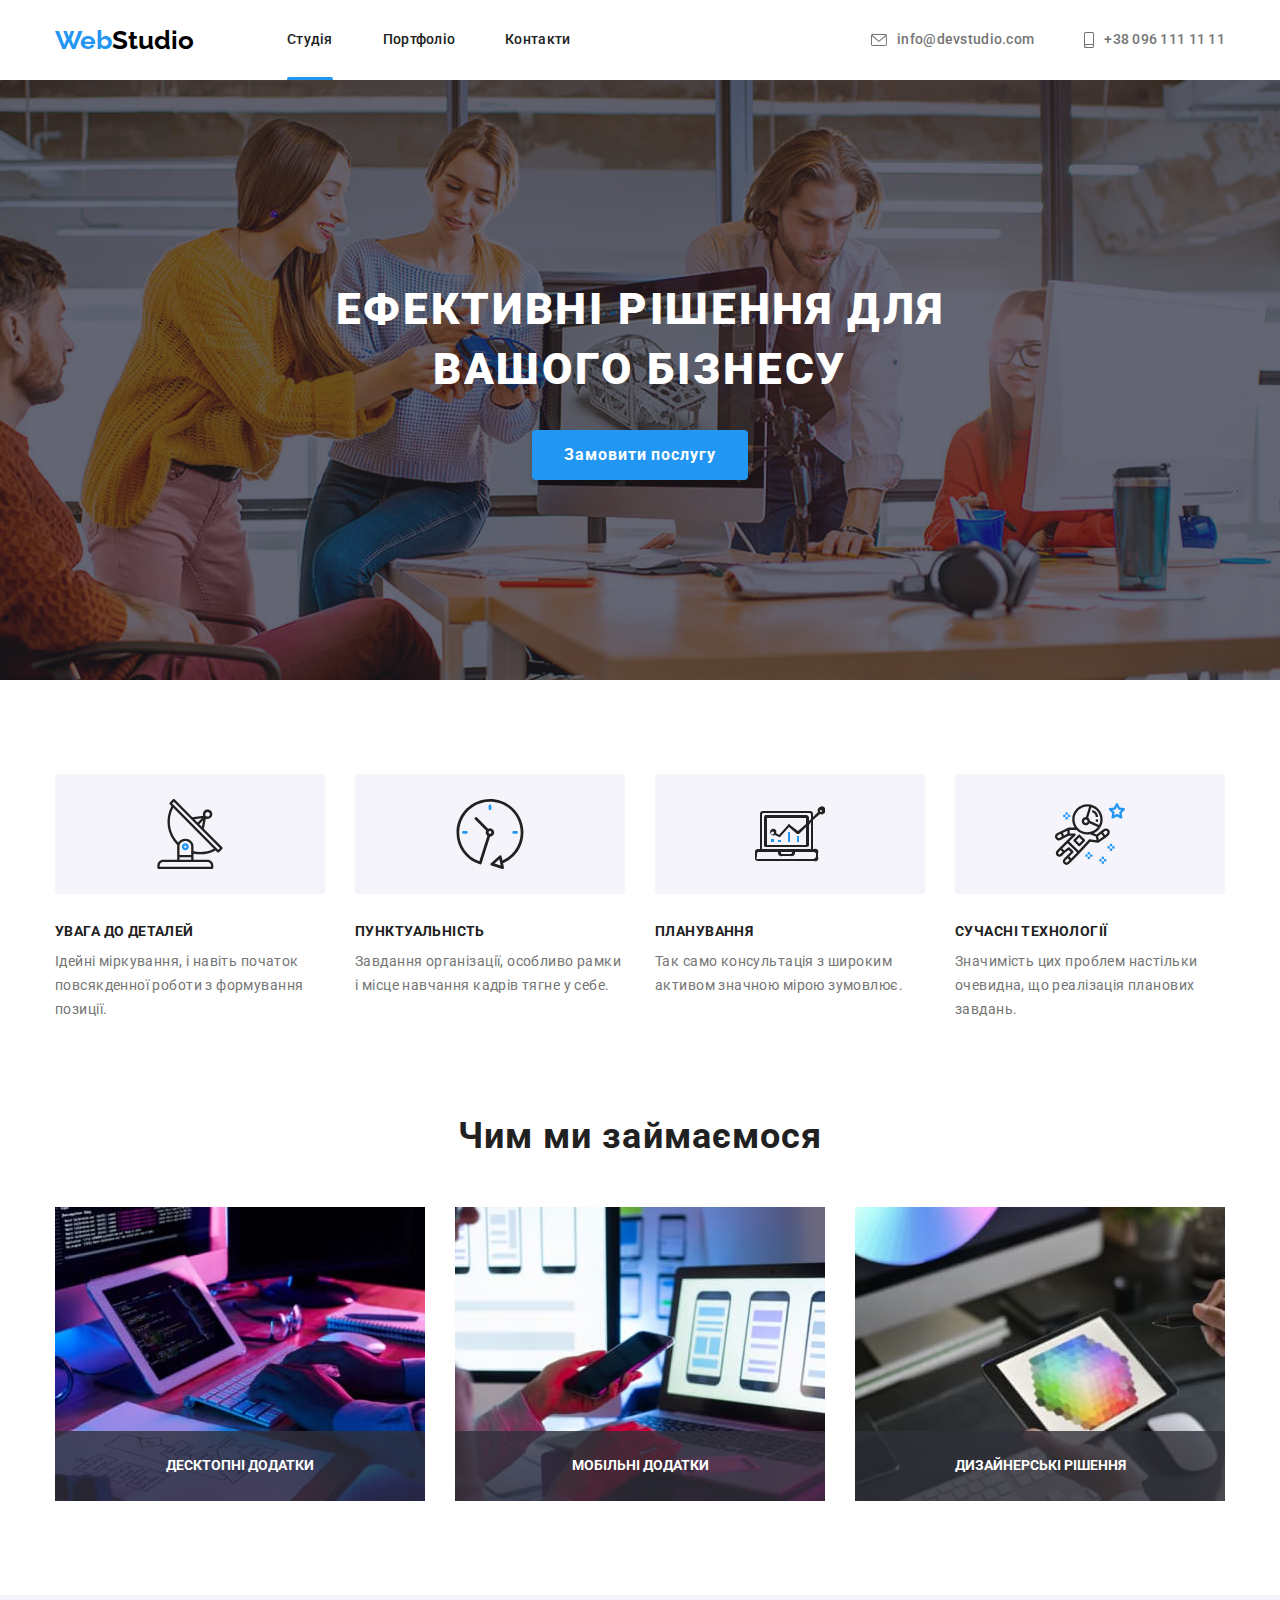
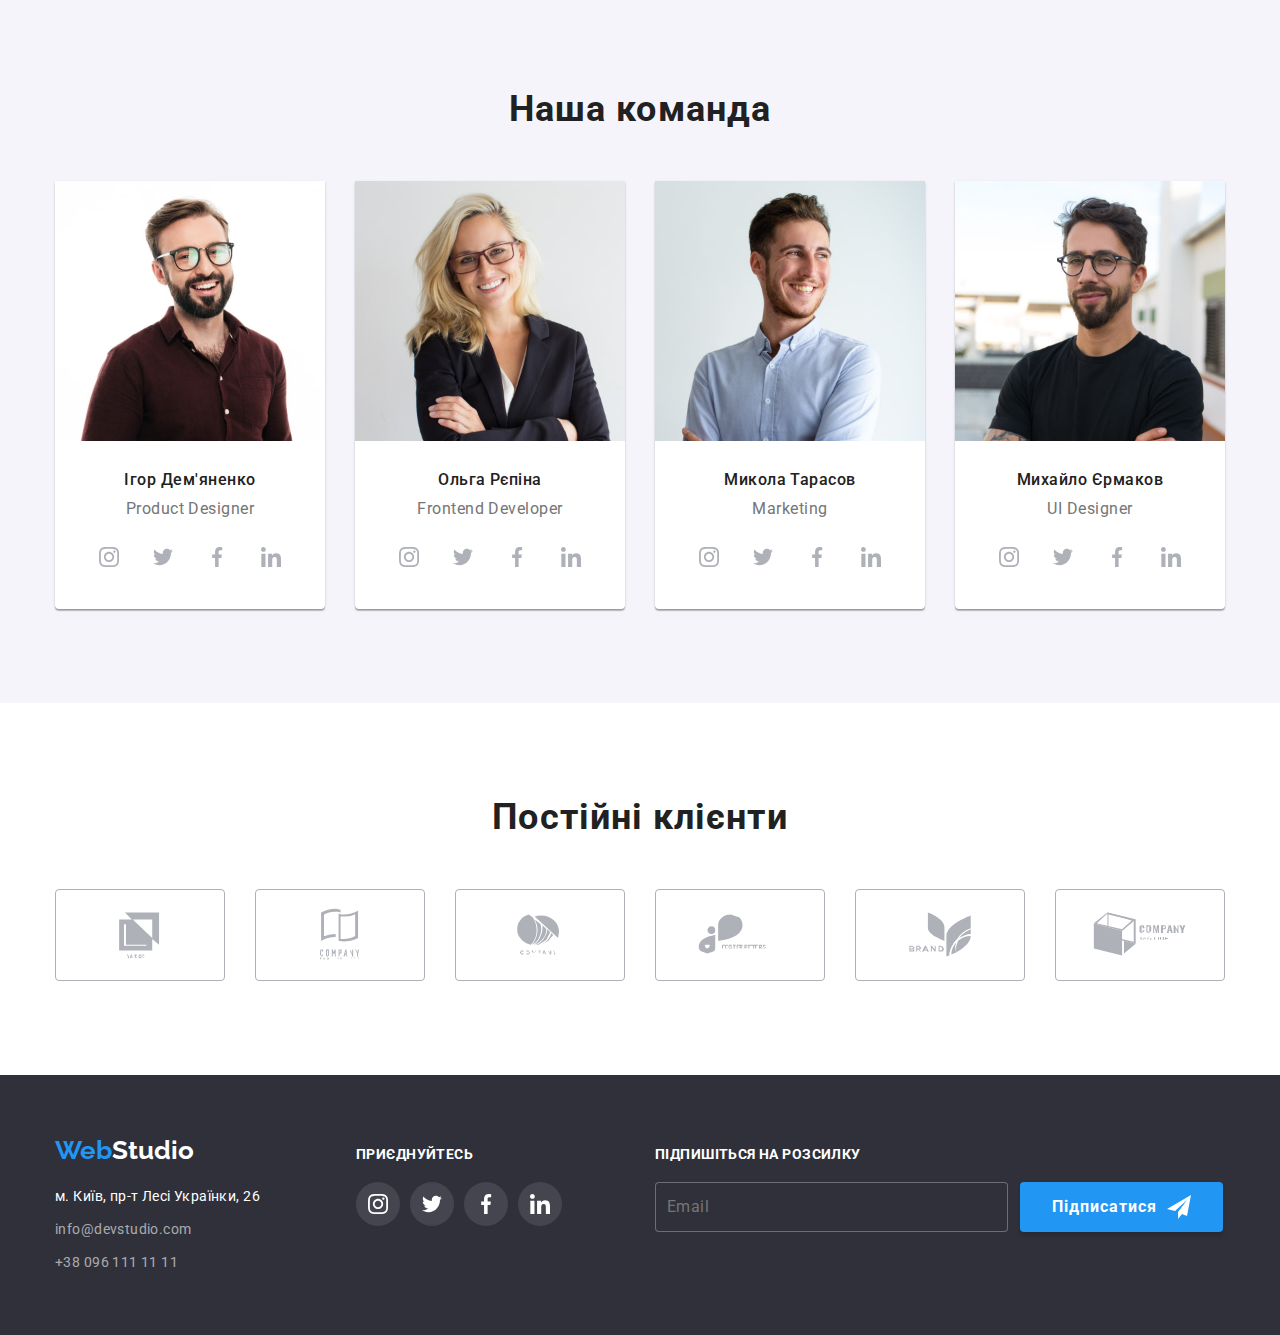
==== commit 3a8a9bc8: "work" ====
--- a/index.html
+++ b/index.html
@@ -79,49 +79,86 @@
               <h2 class="form-title">Залиште свої дані, ми вам передзвонимо</h2>
 
               <div class="form-field">
-                <label for="name" class="form-label"> Імʼя</label>
-                <input
-                  class="form-imput"
-                  type="text"
-                  name="name"
-                  id="name"
-                  placeholder=""
-                />
+                <label for="name" class="form-label">
+                  <p class="form-field-title">Імʼя</p>
+
+                  <div class="form-box">
+                    <input
+                      class="form-imput"
+                      type="text"
+                      name="name"
+                      id="name"
+                      placeholder=""
+                    />
+                    <svg class="icon-form" height="18" width="18">
+                      <use href="./images/symbol-defs.svg#icon-name"></use>
+                    </svg>
+                  </div>
+                </label>
               </div>
               <div class="form-field">
-                <label for="tel" class="form-label">Телефон</label>
-                <input
-                  class="form-imput"
-                  type="tel"
-                  name="tel"
-                  id="tel"
-                  placeholder=""
-                />
+                <label for="tel" class="form-label">
+                  <p class="form-field-title">Телефон</p>
+
+                  <div class="form-box">
+                    <input
+                      class="form-imput"
+                      type="tel"
+                      name="tel"
+                      id="tel"
+                      placeholder=""
+                    />
+                    <svg class="icon-form" height="18" width="18">
+                      <use href="./images/symbol-defs.svg#icon-phone"></use>
+                    </svg>
+                  </div>
+                </label>
               </div>
               <div class="form-field">
-                <label for="mail" class="form-label">Пошта</label>
-                <input
-                  class="form-imput"
-                  type="email"
-                  name="mail"
-                  id="mail"
-                  placeholder=""
-                />
-              </div>
+                <label for="mail" class="form-label">
+                  <p class="form-field-title">Пошта</p>
+
+                  <div class="form-box">
+                    <input
+                      class="form-imput"
+                      type="email"
+                      name="mail"
+                      id="mail"
+                      placeholder=""
+                    />
+                    <svg class="icon-form" height="18" width="18">
+                      <use href="./images/symbol-defs.svg#icon-mail"></use>
+                    </svg>
+                  </div>
+                </label>
+              </div>
+
               <div class="form-field form-comment">
-                <label for="comment" class="form-label">Коментар</label>
-                <textarea
-                  class="form-textarea"
-                  name="comment"
-                  id="comment"
-                  placeholder="Введіть текст"
-                ></textarea>
+                <label for="comment" class="form-label">
+                  <p class="form-field-title">Коментар</p>
+                  <textarea
+                    class="form-textarea"
+                    name="comment"
+                    id="comment"
+                    placeholder="Введіть текст"
+                  ></textarea>
+                </label>
               </div>
               <div class="form-checkbox">
-                <input type="checkbox" name="policy" id="policy" />
-                <label for="policy" class="checkbox-text"
-                  >Погоджуюся з розсилкою та приймаю
-                  <a href="">Умови договору</a></label
+                <label for="policy" class="label-checkbox">
+                  <input
+                    class="checkbox"
+                    type="checkbox"
+                    name="policy"
+                    id="policy"
+                  />
+                  <svg class="icon-checkbox" height="16" width="15">
+                    <use href="./images/symbol-defs.svg#icon-check"></use>
+                  </svg>
+                  <span class="checkbox-text"
+                    >Погоджуюся з розсилкою та приймаю
+                    <a class="checkbox-link" href="">Умови договору</a></span
+                  ></label
                 >
               </div>
               <button class="button" type="submit">Відправити</button>
@@ -514,7 +551,7 @@
             <div class="form-field-mail">
               <label for="mail" class="form-label"></label>
               <input
-                class="form-imput"
+                class="form-imput-mail"
                 type="email"
                 name="mail"
                 id="mail"
--- a/css/styles.css
+++ b/css/styles.css
@@ -806,8 +806,6 @@
   /* outline: 1px solid green; */
   /* height: 40px; */
   margin-bottom: 10px;
-  display: flex;
-  flex-direction: column;
 
   text-align: left;
 }
@@ -824,7 +822,9 @@
   margin-bottom: 4px;
 }
 
-.form-label {
+.form-field-title {
+  margin-bottom: 4px;
+
   font-weight: 400;
   font-size: 12px;
   line-height: 1.16;
@@ -832,6 +832,21 @@
   letter-spacing: 0.01em;
 
   color: #757575;
+}
+
+.form-box {
+  position: relative;
+}
+
+.icon-form {
+  position: absolute;
+
+  top: 50%;
+  left: 12px;
+
+  display: inline-block;
+  transform: translateY(-50%);
+  fill: #212121;
 }
 
 .form-comment textarea::placeholder {
@@ -874,13 +889,13 @@
 }
 
 .form-imput {
-  height: 50px;
+  width: 100%;
+  height: 40px;
   padding: 11px;
   margin: 0;
   border: 1px solid rgba(255, 255, 255, 0.3);
   border-radius: 4px;
 
-  background-color: var(--background-footer);
   color: rgba(255, 255, 255, 0.6);
 
   font-weight: 400;
@@ -891,6 +906,10 @@
 }
 
 /* Footer imput Email*/
+.form-mail {
+  margin-left: 93px;
+}
+
 .form-flex {
   display: flex;
   align-items: center;
@@ -915,3 +934,73 @@
 .icon-send {
   margin-left: 10px;
 }
+
+.form-imput-mail {
+  height: 50px;
+  width: 353px;
+  padding: 11px;
+  margin: 0;
+  border: 1px solid rgba(255, 255, 255, 0.3);
+  border-radius: 4px;
+
+  background-color: var(--background-footer);
+  color: rgba(255, 255, 255, 0.6);
+
+  font-weight: 400;
+  font-size: 16px;
+  line-height: 1.25;
+
+  letter-spacing: 0.03em;
+}
+
+/* Checkbox */
+.checkbox {
+  position: absolute;
+  width: 1px;
+  height: 1px;
+  margin: -1px;
+  border: 0;
+  padding: 0;
+
+  white-space: nowrap;
+  clip-path: inset(100%);
+  clip: rect(0 0 0 0);
+  overflow: hidden;
+}
+
+.icon-checkbox {
+  width: 15px;
+  height: 16px;
+  margin-right: 7px;
+
+  border: 2px solid #212121;
+  border-radius: 4px;
+
+  transition: color 250ms cubic-bezier(0.4, 0, 0.2, 1),
+    background-color 250ms cubic-bezier(0.4, 0, 0.2, 1),
+    border-color 250ms cubic-bezier(0.4, 0, 0.2, 1);
+}
+
+.checkbox:checked + .icon-checkbox {
+  border-color: #2196f3;
+  background-color: #2196f3;
+  background-origin: border-box;
+  background-size: contain;
+}
+
+.label-checkbox {
+  display: flex;
+
+  align-items: center;
+  outline: 1px #2196f3 solid;
+}
+
+.checkbox-link {
+  color: var(--accent-color);
+  text-decoration: underline;
+}
+
+.form-box:hover,
+.form-box:focus {
+  fill: var(--accent-color);
+}
